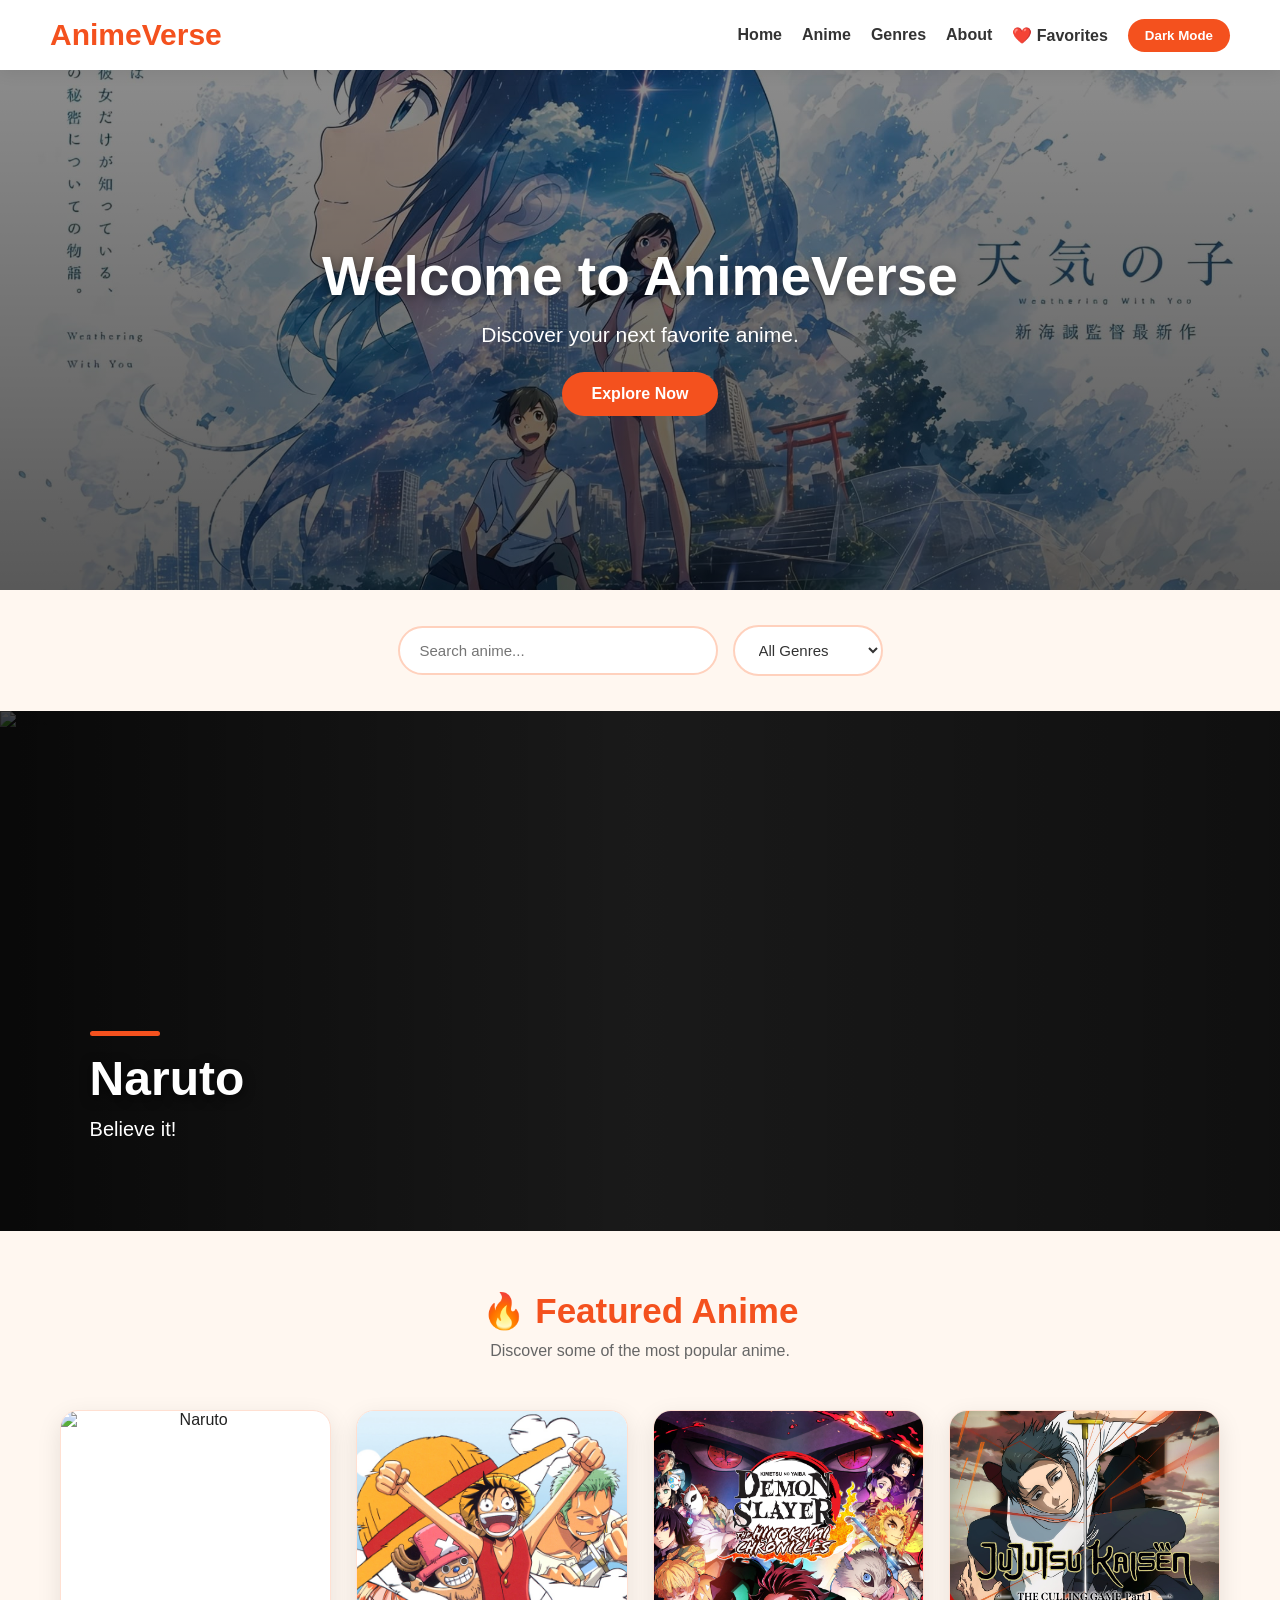
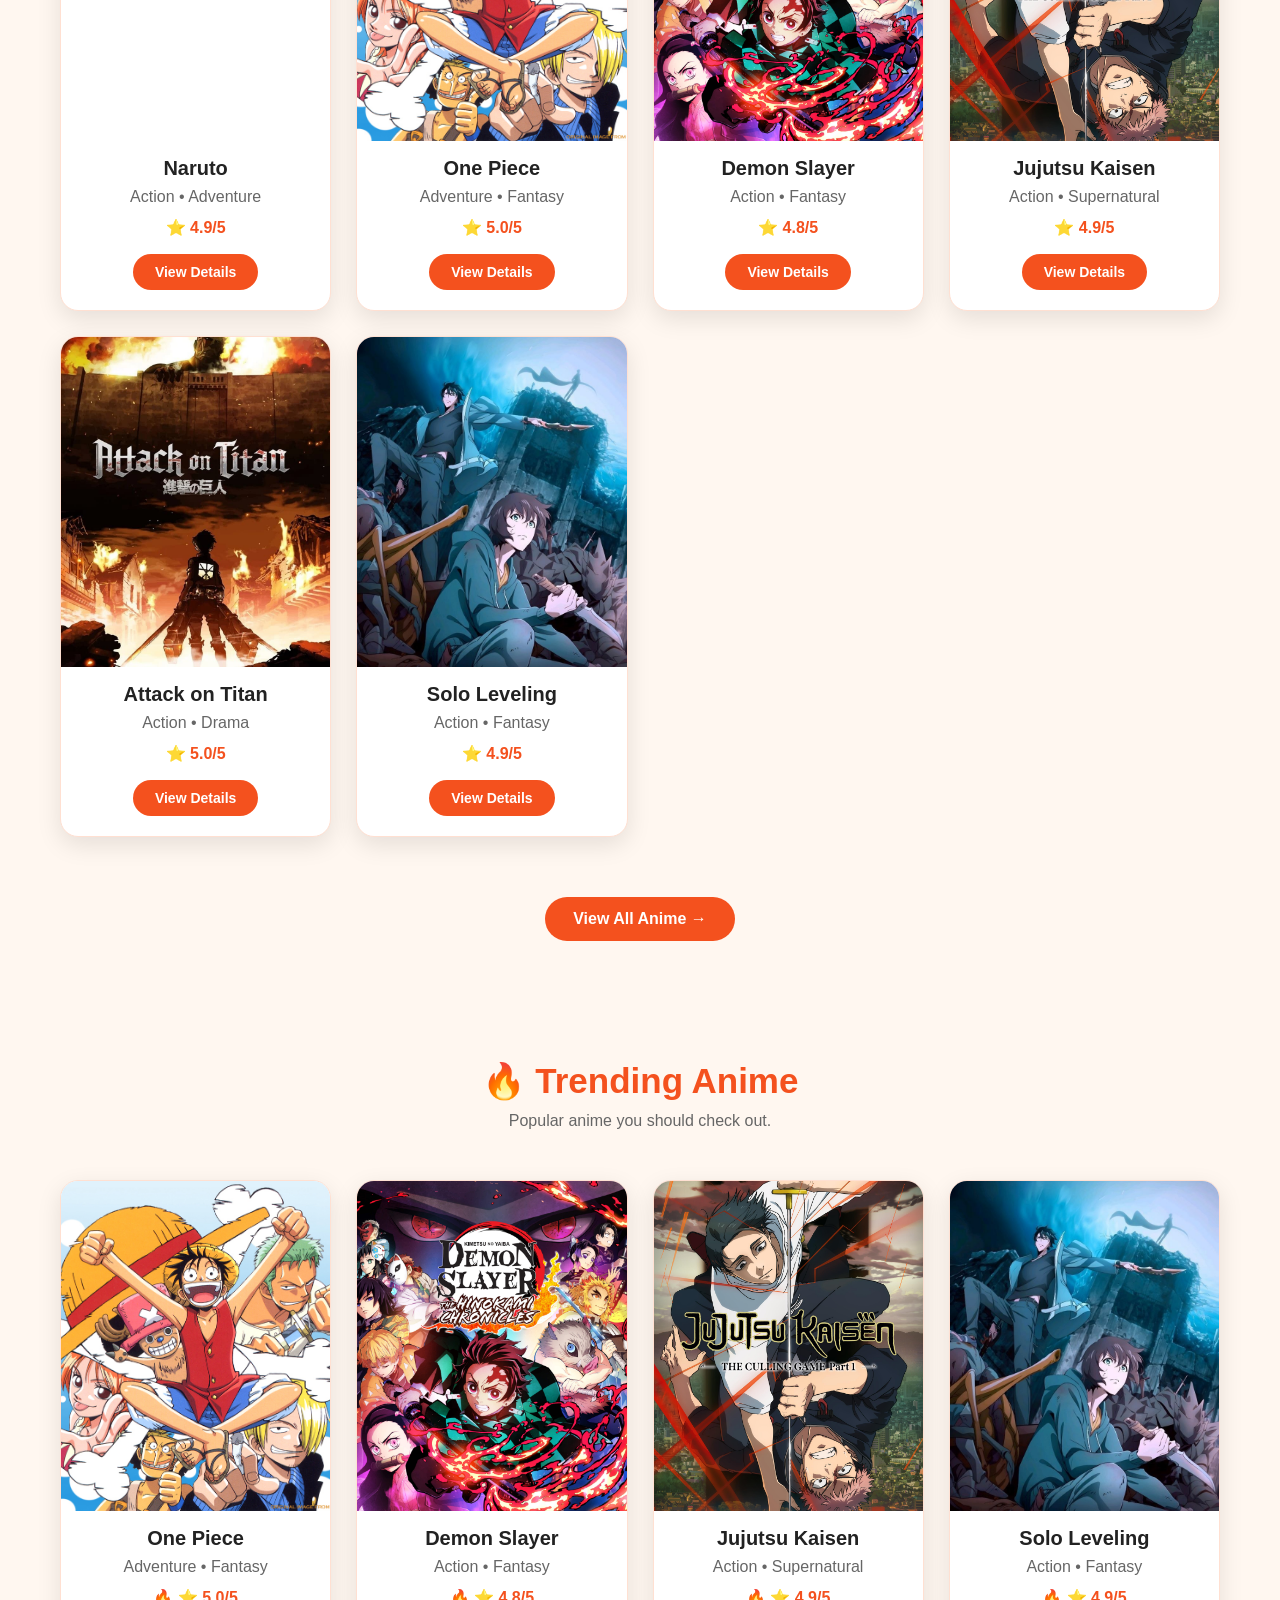
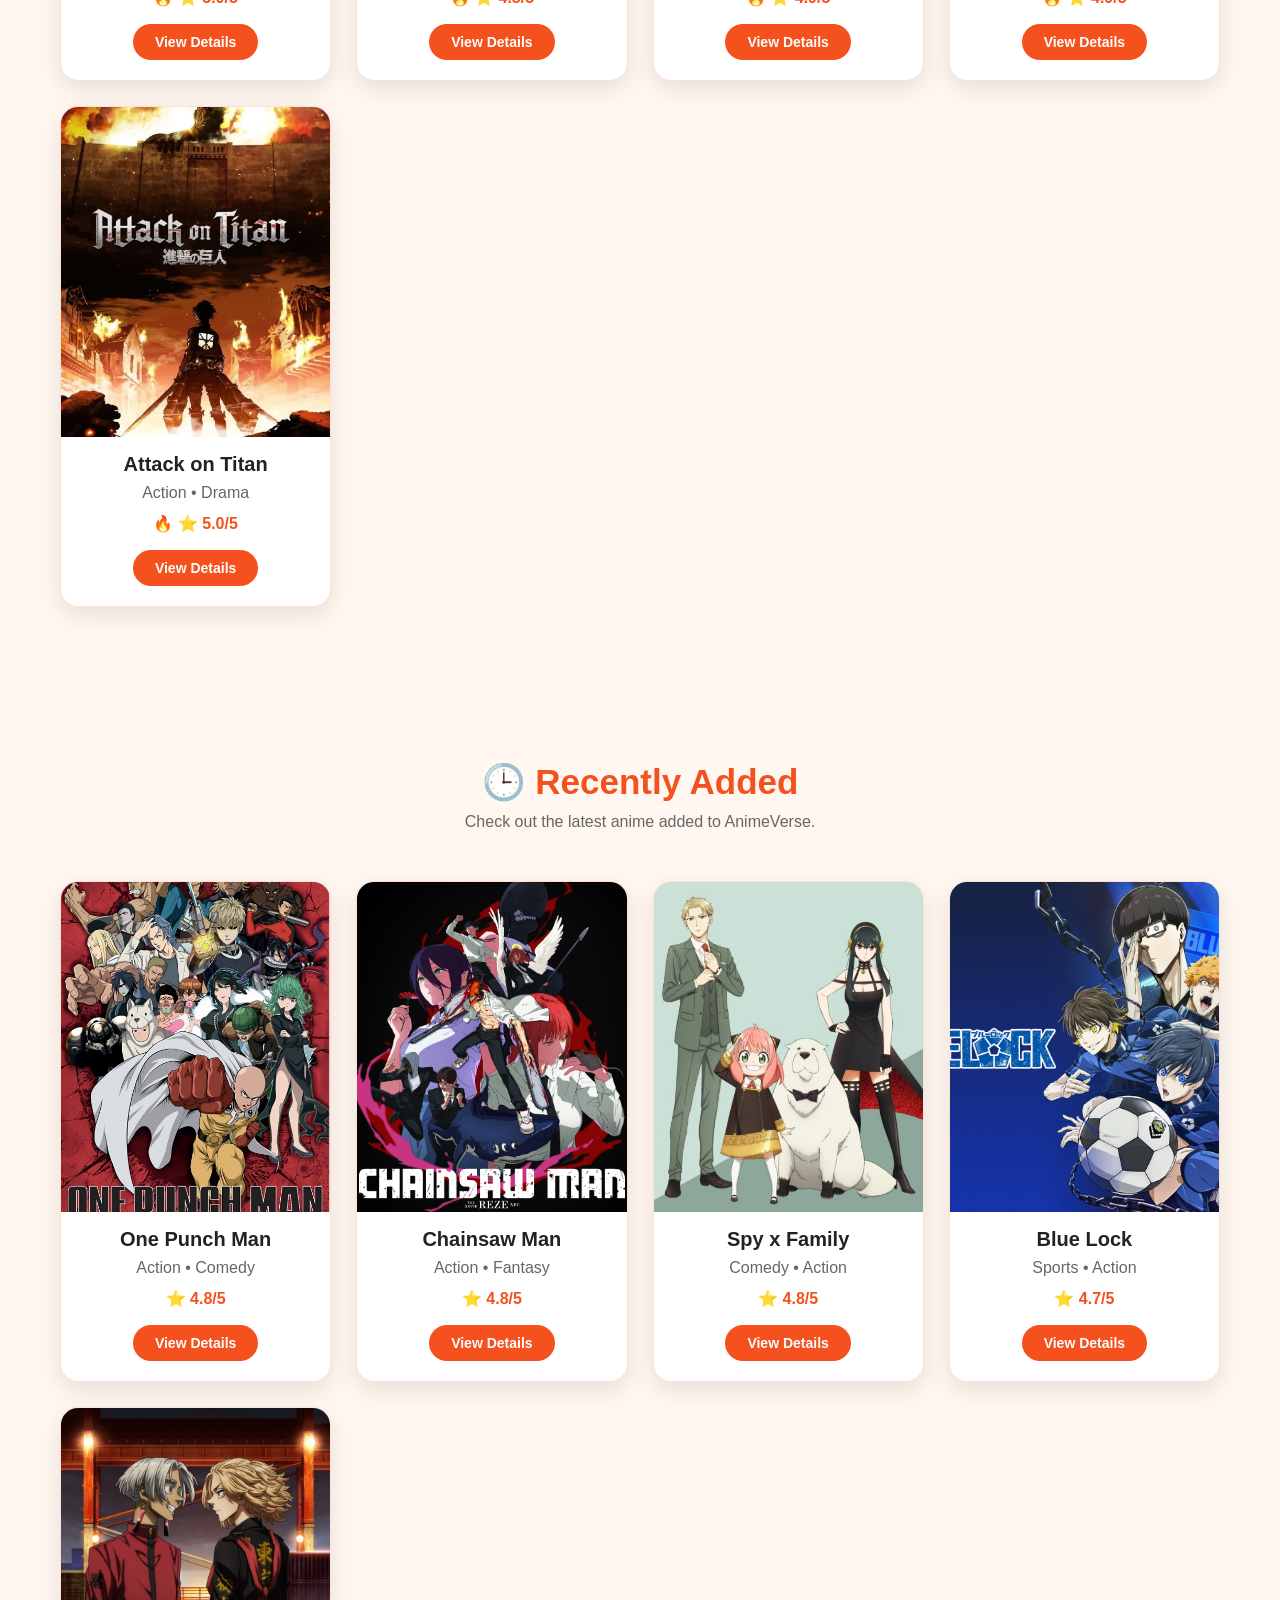
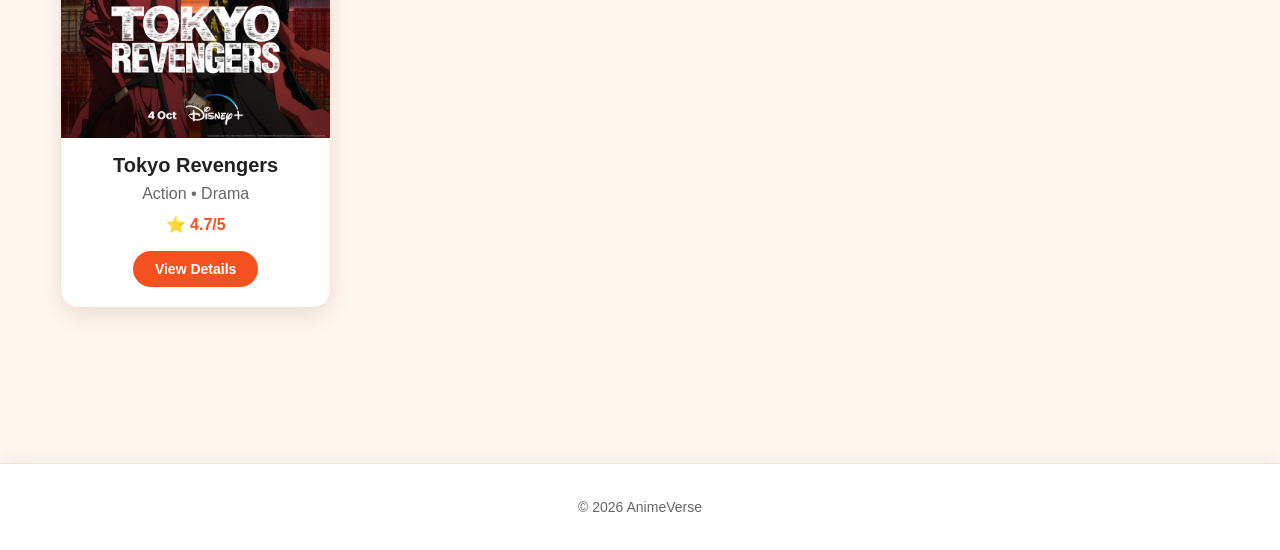
==== index.html @ 7c441aba "Initial commit - AnimeVerse website" ====
<!DOCTYPE html>
<html lang="en">
<head>
    <meta charset="UTF-8">
    <meta name="viewport" content="width=device-width, initial-scale=1.0">
    <title>AnimeVerse</title>
    <link rel="stylesheet" href="style.css">
</head>
<body>

<header>
    <h1>AnimeVerse</h1>
    <nav>
        <a href="index.html">Home</a>
        <a href="pages/anime.html">Anime</a>
        <a href="pages/genres.html">Genres</a>
        <a href="pages/about.html">About</a>
        <a href="pages/favorites.html">❤️ Favorites</a>

        <button id="darkModeBtn">Dark Mode</button>
    </nav>
</header>

<section class="hero">
    <h2>Welcome to AnimeVerse</h2>
    <p>Discover your next favorite anime.</p>
    <button>Explore Now</button>
</section>

<section class="search-section">

    <input
        type="text"
        id="searchBox"
        placeholder="Search anime..."
    >

    <select id="genreFilter">
        <option value="all">All Genres</option>
        <option value="action">Action</option>
        <option value="adventure">Adventure</option>
        <option value="fantasy">Fantasy</option>
        <option value="supernatural">Supernatural</option>
        <option value="mystery">Mystery</option>
    </select>

</section>

<section class="slider">

    <div class="slide active">
        <img src="images/naruto.jpg" alt="Naruto">
        <div class="slide-text">
            <h2>Naruto</h2>
            <p>Believe it!</p>
        </div>
    </div>

    <div class="slide">
        <img src="images/onepiece.jpg" alt="One Piece">
        <div class="slide-text">
            <h2>One Piece</h2>
            <p>Set sail for adventure!</p>
        </div>
    </div>

    <div class="slide">
        <img src="images/demonslayer.jpg" alt="Demon Slayer">
        <div class="slide-text">
            <h2>Demon Slayer</h2>
            <p>Enter the world of Demon Slayers.</p>
        </div>
    </div>

    <div class="slide">
        <img src="images/attackontitan.jpg" alt="Attack on Titan">
        <div class="slide-text">
            <h2>Attack on Titan</h2>
            <p>Humanity's fight for survival.</p>
        </div>
    </div>

</section>

<section class="featured-section">

    <h2>🔥 Featured Anime</h2>

    <p>Discover some of the most popular anime.</p>

    <section class="cards" id="featuredAnime"></section>

    <a href="pages/anime.html">
        <button class="view-all-btn">
            View All Anime →
        </button>
    </a>

</section>

<section class="trending-section">

    <h2>🔥 Trending Anime</h2>

    <p>Popular anime you should check out.</p>

    <div class="cards" id="trendingAnime"></div>

</section>

<section class="recent-section">

    <h2>🕒 Recently Added</h2>

    <p>Check out the latest anime added to AnimeVerse.</p>

    <div class="cards" id="recentAnime"></div>

</section>

<footer>
    <p>© 2026 AnimeVerse</p>
</footer>

<script src="script.js"></script>
</body>
</html>
---- style.css ----
/* ================================
   ANIMEVERSE - MAIN DESIGN
   ================================ */

* {
    margin: 0;
    padding: 0;
    box-sizing: border-box;
    font-family: Arial, sans-serif;
}

body {
    background: #fff7f0;
    color: #222;
    transition: 0.3s;
}

/* ================================
   HEADER
   ================================ */

header {
    background: #ffffff;
    display: flex;
    justify-content: space-between;
    align-items: center;
    padding: 18px 50px;
    box-shadow: 0 3px 15px rgba(0, 0, 0, 0.08);
    position: sticky;
    top: 0;
    z-index: 1000;
}

header h1 {
    color: #f4511e;
    font-size: 30px;
    font-weight: bold;
}

nav {
    display: flex;
    align-items: center;
    gap: 20px;
}

nav a {
    color: #333;
    text-decoration: none;
    font-weight: 600;
    transition: 0.3s;
}

nav a:hover {
    color: #f4511e;
}

/* ================================
   DARK MODE BUTTON
   ================================ */

#darkModeBtn {
    padding: 9px 17px;
    border: none;
    border-radius: 25px;
    cursor: pointer;
    background: #f4511e;
    color: white;
    font-weight: bold;
    transition: 0.3s;
}

#darkModeBtn:hover {
    background: #ff7043;
    transform: scale(1.05);
}

/* ================================
   HERO SECTION
   ================================ */

.hero {
    min-height: 520px;

    background-image:
        linear-gradient(
            rgba(0, 0, 0, 0.45),
            rgba(0, 0, 0, 0.65)
        ),
        url("images/hero.jpg");

    background-size: cover;
    background-position: center;

    display: flex;
    flex-direction: column;
    justify-content: center;
    align-items: center;

    text-align: center;
    padding: 40px 20px;
}

.hero h2 {
    font-size: 55px;
    color: white;
    margin-bottom: 15px;
    text-shadow: 0 3px 10px rgba(0,0,0,0.5);
}

.hero p {
    font-size: 21px;
    color: white;
    margin-bottom: 25px;
}

.hero button {
    padding: 13px 30px;
    background: #f4511e;
    color: white;
    border: none;
    border-radius: 30px;
    cursor: pointer;
    font-size: 16px;
    font-weight: bold;
    transition: 0.3s;
}

.hero button:hover {
    background: #ff7043;
    transform: scale(1.07);
}

/* ================================
   SEARCH SECTION
   ================================ */

.search-section {
    display: flex;
    justify-content: center;
    align-items: center;
    gap: 15px;
    margin: 35px 20px;
    flex-wrap: wrap;
}

.search-section input,
.search-section select {
    padding: 14px 20px;
    border: 2px solid #ffd1bd;
    border-radius: 30px;
    outline: none;
    font-size: 15px;
    background: white;
    color: #333;
}

.search-section input {
    width: 320px;
}

.search-section input:focus,
.search-section select:focus {
    border-color: #f4511e;
}

/* ================================
   LIGHT MODE - CLEAR COLORS
   ================================ */

.light-mode {
    background: #fff7f0;
    color: #222;
}

.light-mode header {
    background: #ffffff;
}

.light-mode nav a {
    color: #333;
}

.light-mode nav a:hover {
    color: #f4511e;
}

/* ================================
   ANIME CARDS
   ================================ */

.cards {
    display: grid;
    grid-template-columns: repeat(4, 1fr);
    gap: 25px;
    padding: 35px 40px;
    max-width: 1400px;
    margin: auto;
}

.card {
    background: #ffffff;
    border-radius: 18px;
    text-align: center;
    overflow: hidden;
    box-shadow: 0 8px 25px rgba(0, 0, 0, 0.10);
    transition: 0.3s ease;
    border: 1px solid #ffe0d2;
}

.card:hover {
    transform: translateY(-10px);
    box-shadow: 0 15px 35px rgba(244, 81, 30, 0.20);
}

.card img {
    width: 100%;
    height: 330px;
    object-fit: cover;
    display: block;
}

.card h3 {
    margin: 16px 10px 8px;
    color: #222;
    font-size: 20px;
}

.card p {
    margin-bottom: 12px;
    color: #666;
}

.card .rating {
    color: #f4511e;
    font-weight: bold;
}

/* ================================
   DETAILS BUTTON
   ================================ */

.details-btn {
    background: #f4511e;
    color: white;
    border: none;
    padding: 10px 22px;
    margin: 5px 0 20px;
    border-radius: 25px;
    cursor: pointer;
    font-size: 14px;
    font-weight: bold;
    transition: 0.3s;
}

.details-btn:hover {
    background: #ff7043;
    transform: scale(1.05);
}

/* ================================
   SECTION HEADINGS
   ================================ */

.featured-section,
.trending-section,
.recent-section {
    text-align: center;
    padding: 60px 20px;
}

.featured-section h2,
.trending-section h2,
.recent-section h2 {
    font-size: 35px;
    color: #f4511e;
    margin-bottom: 10px;
}

.featured-section > p,
.trending-section > p,
.recent-section > p {
    color: #666;
    margin-bottom: 15px;
}

/* ================================
   VIEW ALL BUTTON
   ================================ */

.view-all-btn {
    margin-top: 25px;
    padding: 13px 28px;
    border: none;
    border-radius: 30px;
    background: #f4511e;
    color: white;
    font-size: 16px;
    font-weight: bold;
    cursor: pointer;
    transition: 0.3s;
}

.view-all-btn:hover {
    background: #ff7043;
    transform: scale(1.05);
}

/* ================================
   DARK MODE CARDS
   ================================ */

.light-mode .card {
    background: #ffffff;
    border-color: #ffe0d2;
}

.light-mode .card h3 {
    color: #222;
}

.light-mode .card p {
    color: #666;
}

.light-mode .featured-section > p,
.light-mode .trending-section > p,
.light-mode .recent-section > p {
    color: #555;
}

/* ================================
   HERO SLIDER
   ================================ */

.slider {
    position: relative;
    width: 100%;
    height: 520px;
    overflow: hidden;
    background: #222;
}

.slide {
    display: none;
    position: relative;
    width: 100%;
    height: 100%;
}

.slide.active {
    display: block;
    animation: fadeSlide 1s ease;
}

@keyframes fadeSlide {
    from {
        opacity: 0;
    }

    to {
        opacity: 1;
    }
}

.slide img {
    width: 100%;
    height: 100%;
    object-fit: cover;
    display: block;
}

/* Dark overlay */
.slide::after {
    content: "";
    position: absolute;
    inset: 0;
    background: linear-gradient(
        90deg,
        rgba(0, 0, 0, 0.75),
        rgba(0, 0, 0, 0.25),
        rgba(0, 0, 0, 0.55)
    );
}

/* Slide text */
.slide-text {
    position: absolute;
    z-index: 2;
    left: 7%;
    bottom: 70px;
    max-width: 500px;
}

.slide-text h2 {
    font-size: 48px;
    color: white;
    margin-bottom: 12px;
    text-shadow: 0 3px 12px rgba(0, 0, 0, 0.7);
}

.slide-text p {
    color: #ffffff;
    font-size: 20px;
    margin-bottom: 20px;
}

/* Orange line */
.slide-text::before {
    content: "";
    display: block;
    width: 70px;
    height: 5px;
    background: #f4511e;
    border-radius: 5px;
    margin-bottom: 15px;
}

/* ================================
   HERO RESPONSIVE
   ================================ */

@media (max-width: 768px) {

    .slider {
        height: 400px;
    }

    .slide-text {
        left: 25px;
        bottom: 45px;
        max-width: 80%;
    }

    .slide-text h2 {
        font-size: 32px;
    }

    .slide-text p {
        font-size: 16px;
    }
}

@media (max-width: 480px) {

    .slider {
        height: 330px;
    }

    .slide-text {
        left: 20px;
        bottom: 30px;
    }

    .slide-text h2 {
        font-size: 26px;
    }

    .slide-text p {
        font-size: 14px;
    }
}

/* ================================
   ANIME DETAILS PAGE
   ================================ */

.details {
    max-width: 1200px;
    margin: 50px auto;
    padding: 45px;
    display: flex;
    align-items: center;
    gap: 50px;
    background: #ffffff;
    border-radius: 25px;
    box-shadow: 0 10px 35px rgba(0, 0, 0, 0.10);
}

.details img {
    width: 320px;
    height: 460px;
    object-fit: cover;
    border-radius: 20px;
    box-shadow: 0 10px 25px rgba(0, 0, 0, 0.20);
}

.details div {
    flex: 1;
    max-width: 700px;
}

.details h2 {
    font-size: 45px;
    color: #f4511e;
    margin-bottom: 20px;
}

.details p {
    margin: 12px 0;
    line-height: 1.8;
    color: #555;
}

.details p strong {
    color: #222;
}

/* ================================
   DETAILS BUTTONS
   ================================ */

.favorite-btn,
.trailer-btn,
.watch-btn {
    border: none;
    padding: 12px 22px;
    border-radius: 30px;
    cursor: pointer;
    margin-top: 15px;
    margin-right: 8px;
    font-size: 15px;
    font-weight: bold;
    transition: 0.3s;
}

.favorite-btn {
    background: #f4511e;
    color: white;
}

.trailer-btn {
    background: #e65100;
    color: white;
}

.watch-btn {
    background: #2e7d32;
    color: white;
}

.favorite-btn:hover,
.trailer-btn:hover,
.watch-btn:hover {
    transform: translateY(-3px);
    opacity: 0.9;
}

/* ================================
   EPISODES
   ================================ */

.episodes-section {
    max-width: 1100px;
    margin: 50px auto;
    padding: 40px 30px;
    text-align: center;
}

.episodes-section h2 {
    font-size: 32px;
    color: #f4511e;
    margin-bottom: 25px;
}

.episodes {
    display: grid;
    grid-template-columns: repeat(5, 1fr);
    gap: 15px;
}

.episode-btn {
    padding: 13px 10px;
    border: 1px solid #ffd1bd;
    border-radius: 12px;
    background: #ffffff;
    color: #333;
    cursor: pointer;
    font-weight: bold;
    transition: 0.3s;
}

.episode-btn:hover {
    background: #f4511e;
    color: white;
    transform: translateY(-3px);
}

/* ================================
   DETAILS NAVIGATION
   ================================ */

.details-navigation {
    max-width: 1100px;
    margin: 20px auto 50px;
    display: flex;
    justify-content: space-between;
    gap: 20px;
}

.nav-btn {
    background: #f4511e;
    color: white;
    border: none;
    padding: 12px 25px;
    border-radius: 30px;
    cursor: pointer;
    font-weight: bold;
    transition: 0.3s;
}

.nav-btn:hover {
    background: #ff7043;
    transform: translateY(-3px);
}

/* ================================
   DETAILS - DARK MODE
   ================================ */

.light-mode .details {
    background: #ffffff;
}

.light-mode .details p {
    color: #555;
}

.light-mode .details p strong {
    color: #222;
}

.light-mode .episode-btn {
    background: #ffffff;
    color: #333;
    border-color: #ffd1bd;
}

/* ================================
   DETAILS - MOBILE
   ================================ */

@media (max-width: 768px) {

    .details {
        margin: 25px 15px;
        padding: 25px;
        flex-direction: column;
        text-align: center;
        gap: 30px;
    }

    .details img {
        width: 240px;
        height: 350px;
    }

    .details h2 {
        font-size: 32px;
    }

    .episodes-section {
        padding: 30px 20px;
    }

    .episodes {
        grid-template-columns: repeat(2, 1fr);
    }

    .details-navigation {
        margin: 20px;
    }
}

@media (max-width: 480px) {

    .details img {
        width: 200px;
        height: 300px;
    }

    .details h2 {
        font-size: 27px;
    }

    .favorite-btn,
    .trailer-btn,
    .watch-btn {
        width: 100%;
        margin-right: 0;
    }

    .details-navigation {
        flex-direction: column;
    }
}

/* ================================
   GENRES PAGE
   ================================ */

.genres-section {
    max-width: 1200px;
    margin: 50px auto;
    padding: 20px;
    text-align: center;
}

.genres-section h2 {
    font-size: 40px;
    color: #f4511e;
    margin-bottom: 10px;
}

.genres-section > p {
    color: #666;
    margin-bottom: 35px;
}

.genre-container {
    display: grid;
    grid-template-columns: repeat(3, 1fr);
    gap: 25px;
}

.genre-card {
    background: #ffffff;
    padding: 35px 20px;
    border-radius: 20px;
    border: 1px solid #ffe0d2;
    box-shadow: 0 8px 25px rgba(0,0,0,0.08);
    cursor: pointer;
    transition: 0.3s;
}

.genre-card:hover {
    transform: translateY(-8px);
    box-shadow: 0 15px 30px rgba(244,81,30,0.18);
}

.genre-card h3 {
    color: #f4511e;
    font-size: 23px;
    margin-bottom: 10px;
}

.genre-card p {
    color: #666;
    line-height: 1.6;
}


/* ================================
   ABOUT PAGE
   ================================ */

.about-section {
    max-width: 1000px;
    margin: 60px auto;
    padding: 20px;
}

.about-card {
    background: #ffffff;
    padding: 45px;
    border-radius: 25px;
    box-shadow: 0 10px 35px rgba(0,0,0,0.10);
    border: 1px solid #ffe0d2;
}

.about-card h2 {
    color: #f4511e;
    font-size: 40px;
    margin-bottom: 20px;
}

.about-card h3 {
    color: #e65100;
    margin-top: 30px;
    margin-bottom: 10px;
}

.about-card p {
    color: #555;
    line-height: 1.8;
    margin-bottom: 15px;
}


/* ================================
   FAVORITES PAGE
   ================================ */

.favorites-section {
    max-width: 1300px;
    margin: 50px auto;
    padding: 20px;
    text-align: center;
}

.favorites-section h2 {
    color: #f4511e;
    font-size: 40px;
    margin-bottom: 10px;
}

.favorites-section > p {
    color: #666;
    margin-bottom: 30px;
}

#favoritesList {
    display: grid;
    grid-template-columns: repeat(4, 1fr);
    gap: 25px;
}


/* ================================
   EMPTY FAVORITES MESSAGE
   ================================ */

.empty-favorites {
    grid-column: 1 / -1;
    background: #ffffff;
    padding: 50px 20px;
    border-radius: 20px;
    border: 1px solid #ffe0d2;
    color: #666;
    box-shadow: 0 8px 25px rgba(0,0,0,0.08);
}

.empty-favorites h3 {
    color: #f4511e;
    margin-bottom: 10px;
}


/* ================================
   LIGHT MODE
   ================================ */

.light-mode .genre-card,
.light-mode .about-card,
.light-mode .empty-favorites {
    background: #ffffff;
}

.light-mode .genre-card p,
.light-mode .about-card p,
.light-mode .favorites-section > p {
    color: #555;
}


/* ================================
   MOBILE
   ================================ */

@media (max-width: 900px) {

    .genre-container {
        grid-template-columns: repeat(2, 1fr);
    }

    #favoritesList {
        grid-template-columns: repeat(2, 1fr);
    }
}

@media (max-width: 600px) {

    .genres-section h2,
    .favorites-section h2,
    .about-card h2 {
        font-size: 30px;
    }

    .genre-container {
        grid-template-columns: 1fr;
    }

    #favoritesList {
        grid-template-columns: 1fr;
    }

    .about-card {
        padding: 25px;
    }
}

/* ================================
   DARK MODE
   ================================ */

.dark-mode {
    background: #121212;
    color: #ffffff;
}

.dark-mode header {
    background: #1e1e1e;
}

.dark-mode nav a {
    color: #ffffff;
}

.dark-mode nav a:hover {
    color: #ff7043;
}

.dark-mode .search-section input,
.dark-mode .search-section select {
    background: #242424;
    color: #ffffff;
    border-color: #444;
}

.dark-mode .card,
.dark-mode .details,
.dark-mode .genre-card,
.dark-mode .about-card,
.dark-mode .empty-favorites {
    background: #1e1e1e;
    border-color: #333;
}

.dark-mode .card h3,
.dark-mode .details p strong {
    color: #ffffff;
}

.dark-mode .card p,
.dark-mode .details p,
.dark-mode .genre-card p,
.dark-mode .about-card p,
.dark-mode .favorites-section > p {
    color: #cccccc;
}

.dark-mode .episode-btn {
    background: #242424;
    color: #ffffff;
    border-color: #444;
}

.dark-mode .episode-btn:hover {
    background: #f4511e;
    color: #ffffff;
}

/* ================================
   FOOTER
   ================================ */

footer {
    margin-top: 60px;
    padding: 35px 20px;
    text-align: center;
    background: #ffffff;
    border-top: 1px solid #ffe0d2;
    box-shadow: 0 -5px 20px rgba(0, 0, 0, 0.05);
}

footer p {
    color: #666;
    font-size: 14px;
}

.dark-mode footer {
    background: #1e1e1e;
    border-top-color: #333;
}

.dark-mode footer p {
    color: #bbb;
}

/* ================================
   RESPONSIVE HEADER
   ================================ */

@media (max-width: 768px) {

    header {
        padding: 15px 20px;
        flex-direction: column;
        gap: 15px;
    }

    header h1 {
        font-size: 25px;
    }

    nav {
        flex-wrap: wrap;
        justify-content: center;
        gap: 12px;
    }

    nav a {
        font-size: 14px;
    }

    #darkModeBtn {
        padding: 8px 14px;
        font-size: 13px;
    }

    .hero {
        min-height: 420px;
    }

    .hero h2 {
        font-size: 38px;
    }

    .hero p {
        font-size: 17px;
    }

    .cards {
        grid-template-columns: repeat(2, 1fr);
        padding: 25px 20px;
        gap: 18px;
    }

    .card img {
        height: 280px;
    }
}

@media (max-width: 480px) {

    .cards {
        grid-template-columns: 1fr;
    }

    .card img {
        height: 380px;
    }

    .hero h2 {
        font-size: 30px;
    }

    .search-section input {
        width: 90%;
    }
}
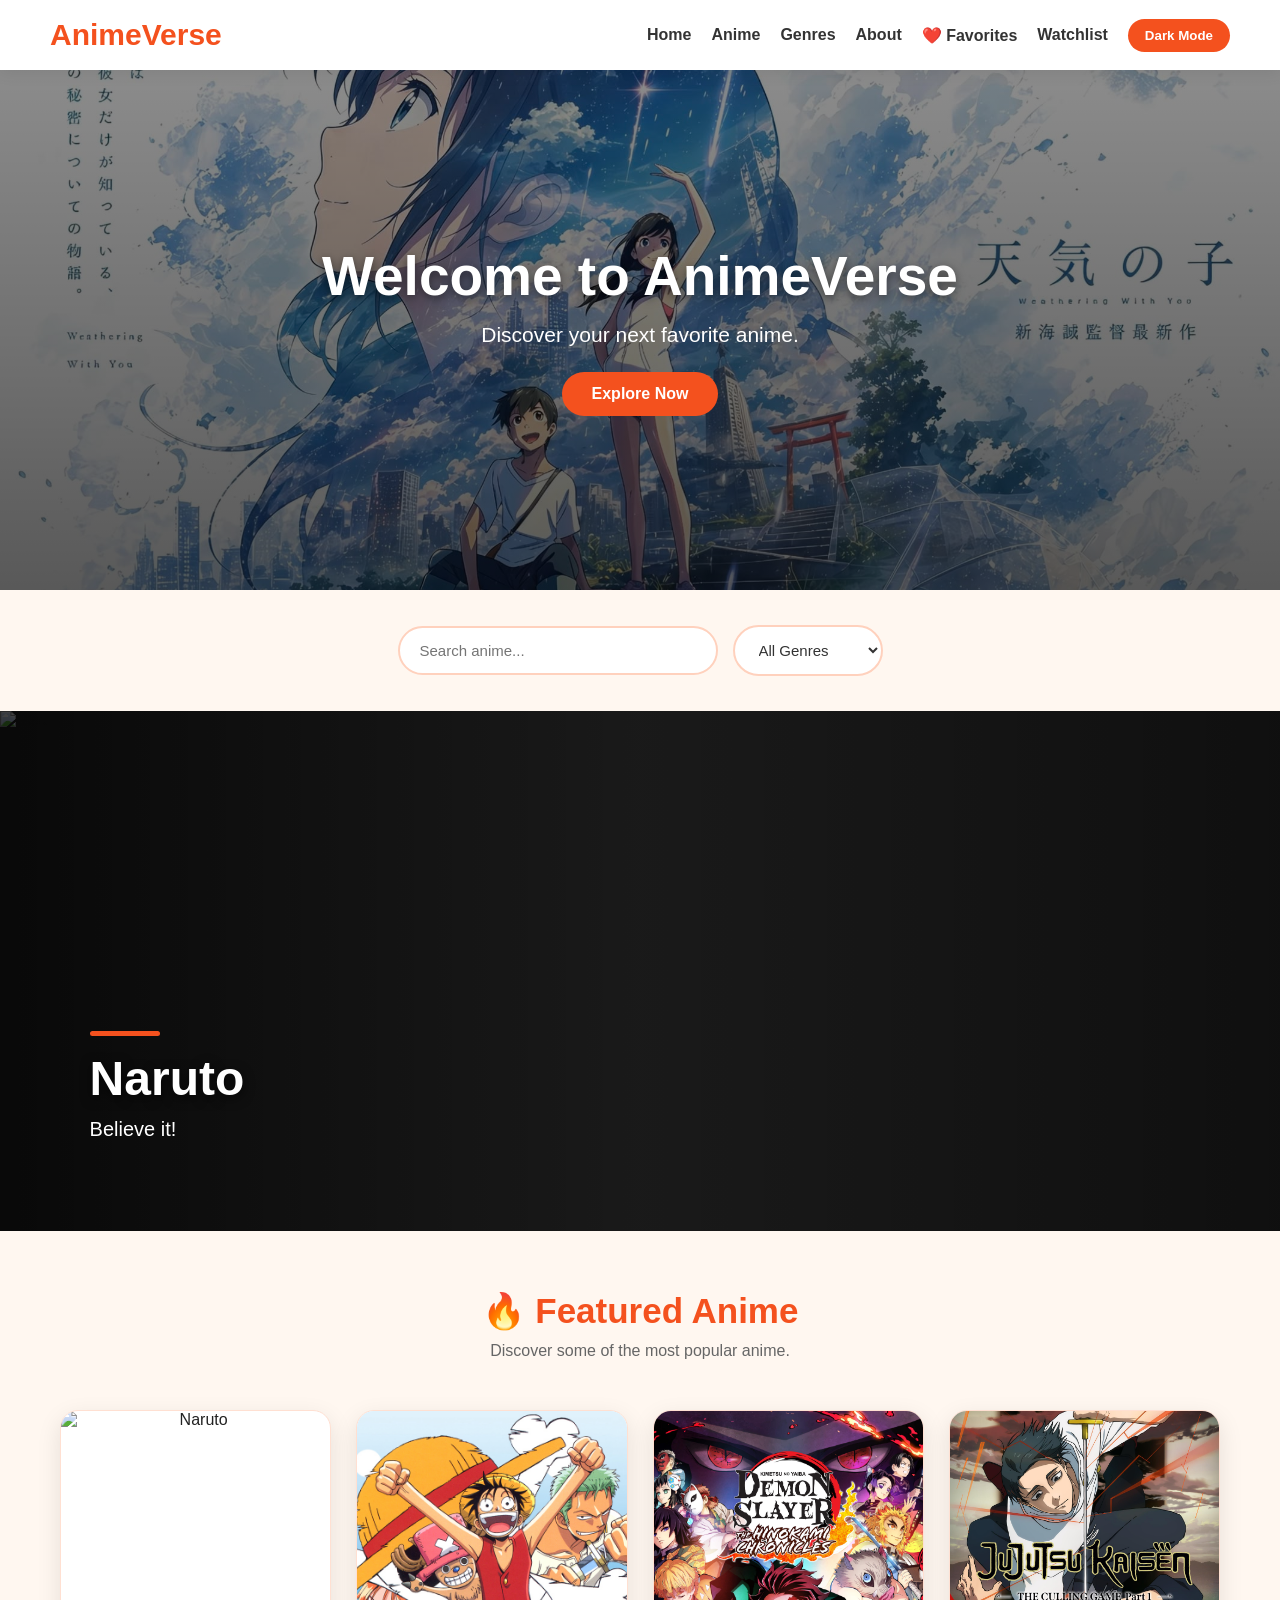
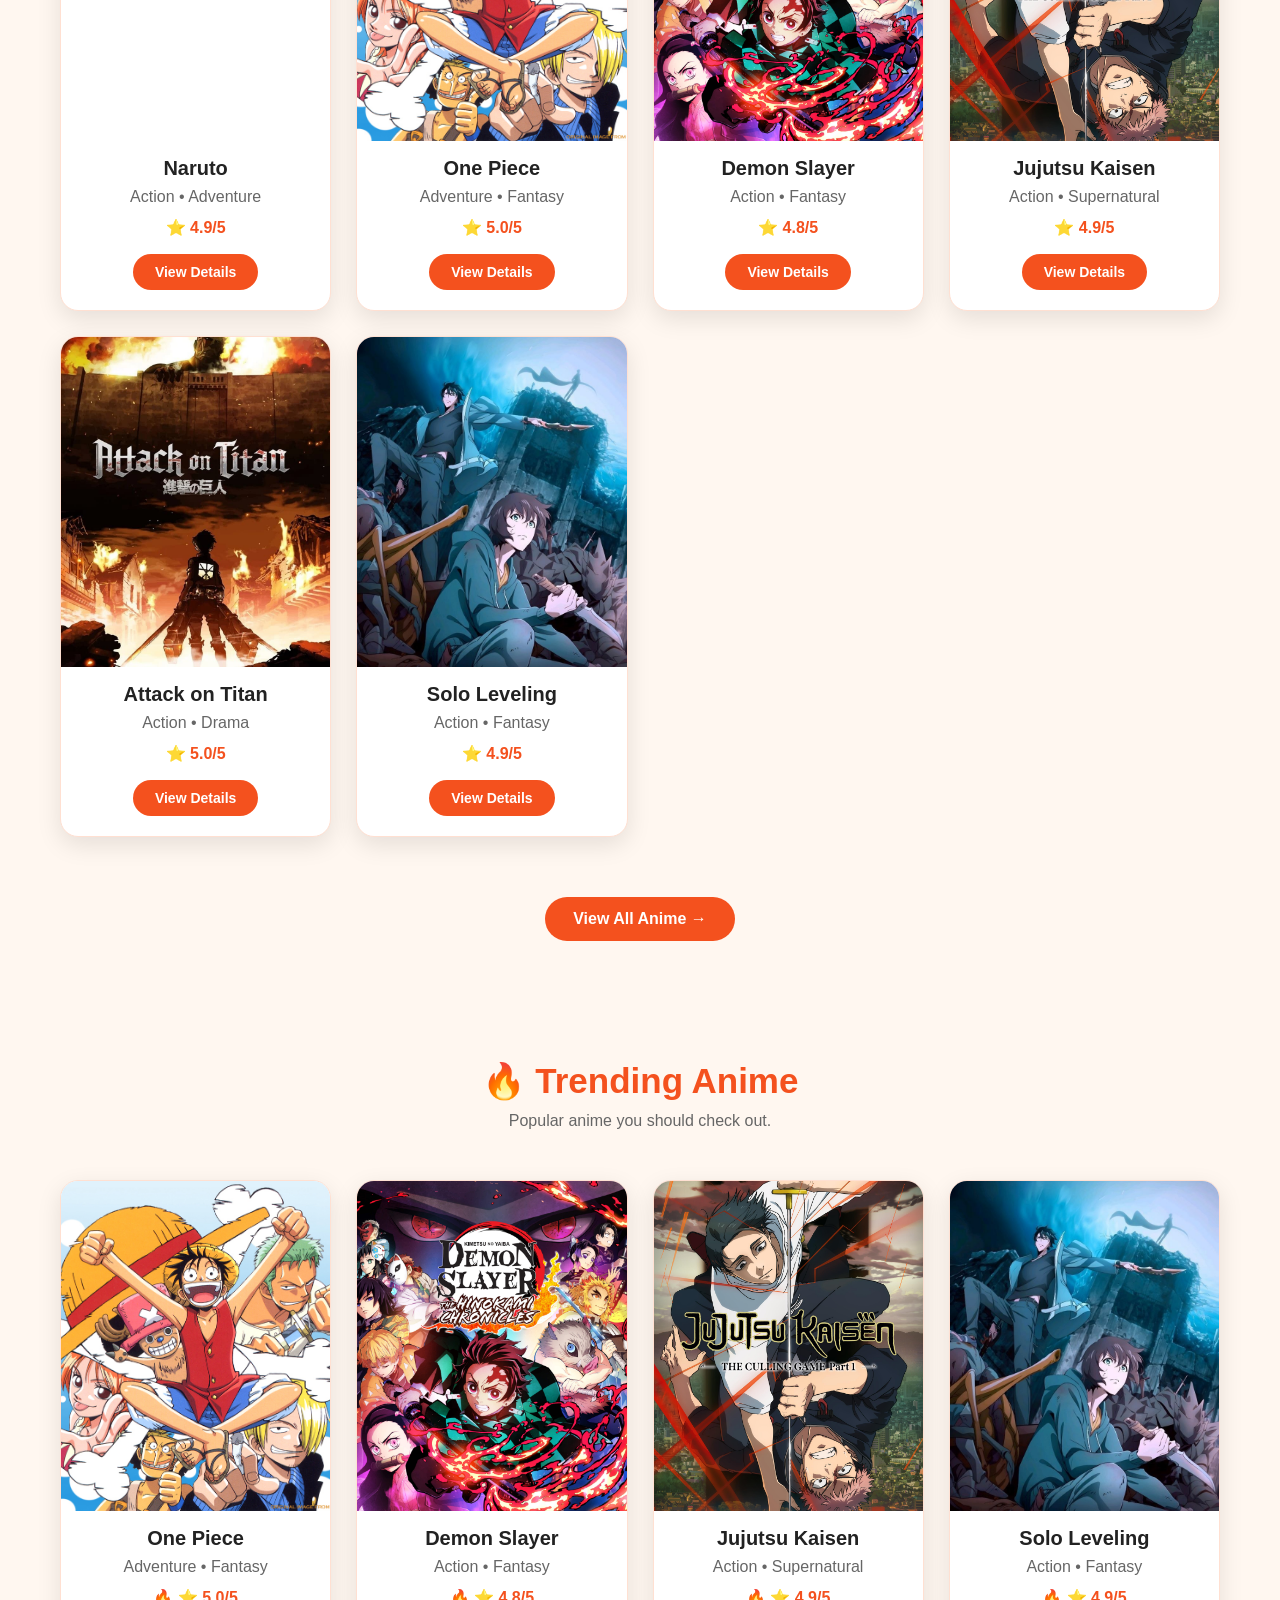
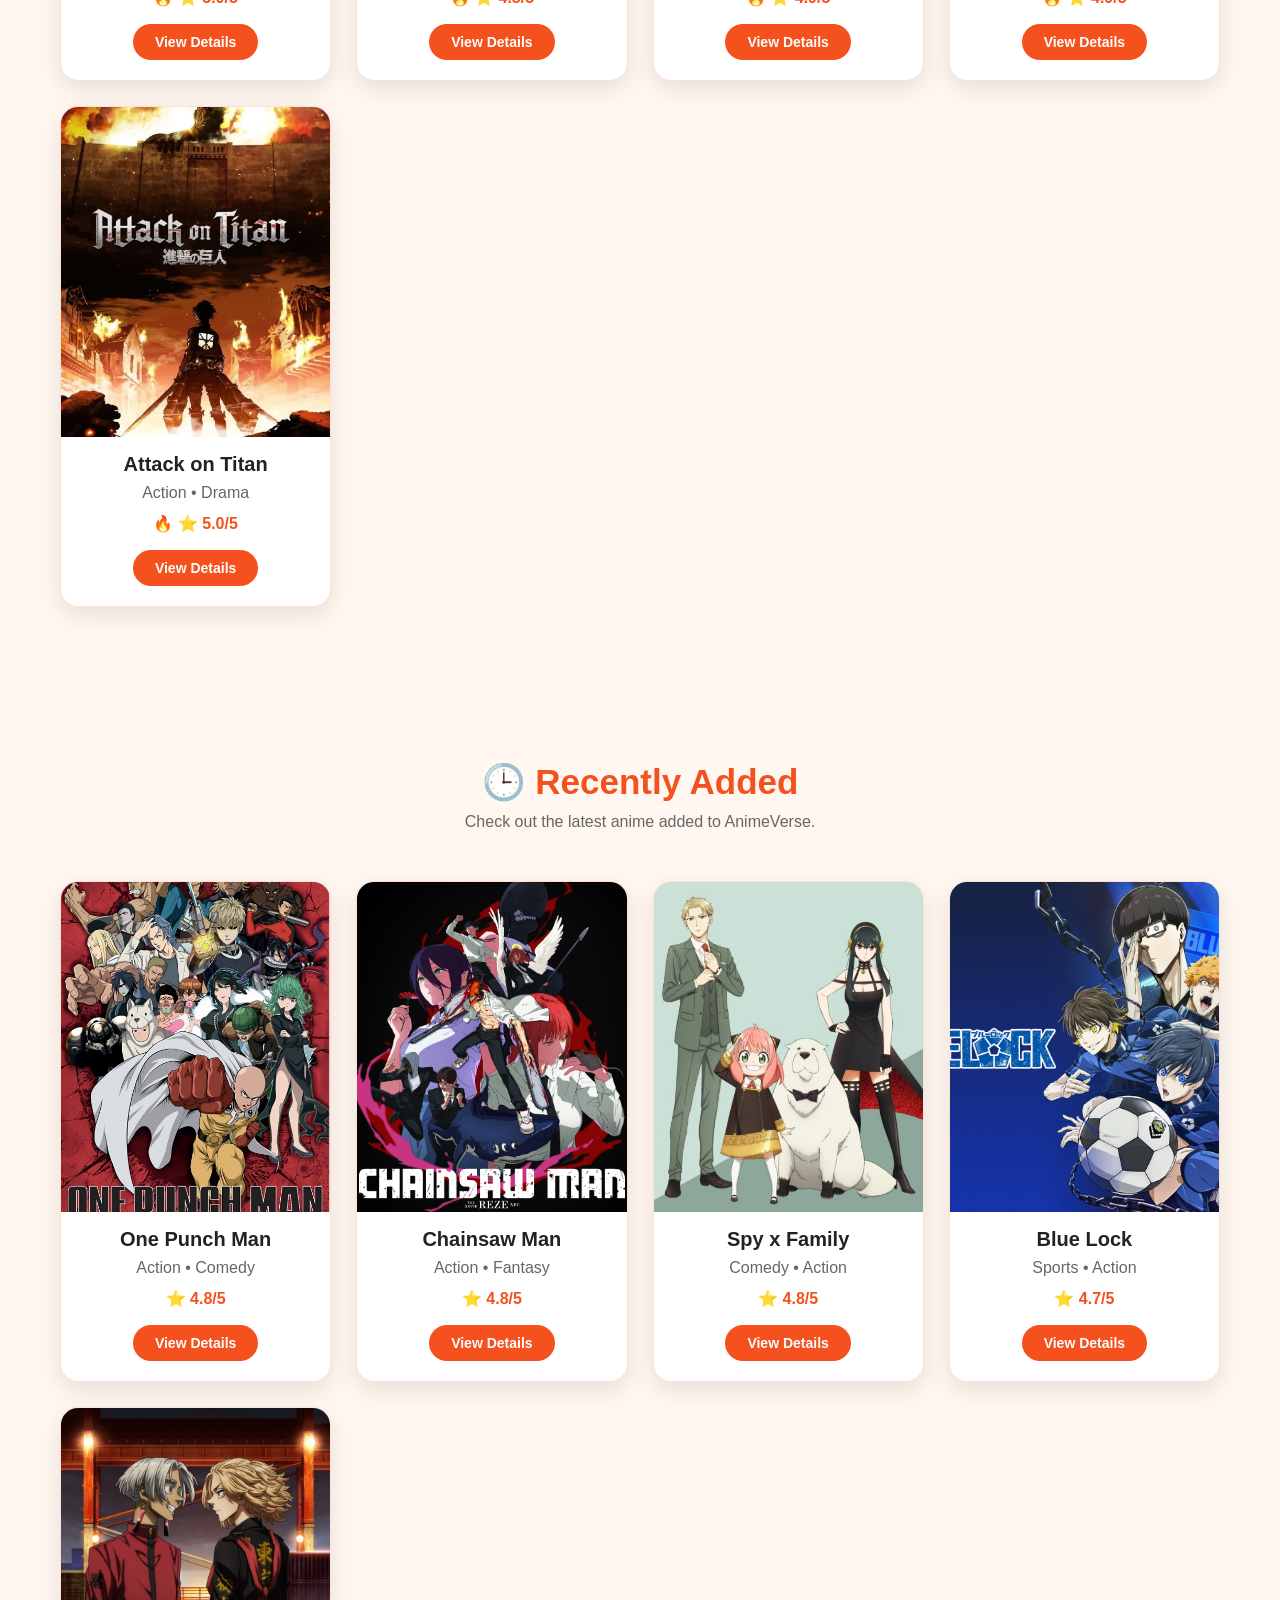
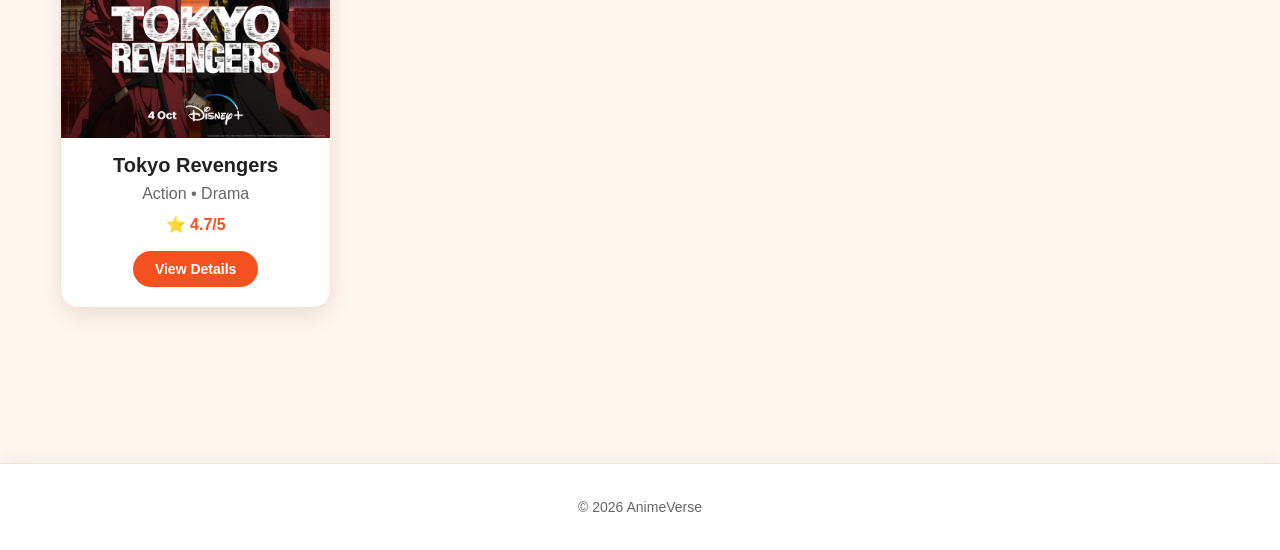
==== commit f28db51a: "Complete anime pages and watchlist" ====
--- a/index.html
+++ b/index.html
@@ -16,6 +16,7 @@
         <a href="pages/genres.html">Genres</a>
         <a href="pages/about.html">About</a>
         <a href="pages/favorites.html">❤️ Favorites</a>
+        <a href="pages/watchlist.html">Watchlist</a>
 
         <button id="darkModeBtn">Dark Mode</button>
     </nav>
--- a/style.css
+++ b/style.css
@@ -1,6 +1,3 @@
-/* ================================
-   ANIMEVERSE - MAIN DESIGN
-   ================================ */
 
 * {
     margin: 0;
@@ -14,10 +11,6 @@
     color: #222;
     transition: 0.3s;
 }
-
-/* ================================
-   HEADER
-   ================================ */
 
 header {
     background: #ffffff;
@@ -54,10 +47,6 @@
     color: #f4511e;
 }
 
-/* ================================
-   DARK MODE BUTTON
-   ================================ */
-
 #darkModeBtn {
     padding: 9px 17px;
     border: none;
@@ -74,10 +63,6 @@
     transform: scale(1.05);
 }
 
-/* ================================
-   HERO SECTION
-   ================================ */
-
 .hero {
     min-height: 520px;
 
@@ -129,10 +114,6 @@
     background: #ff7043;
     transform: scale(1.07);
 }
-
-/* ================================
-   SEARCH SECTION
-   ================================ */
 
 .search-section {
     display: flex;
@@ -163,10 +144,6 @@
     border-color: #f4511e;
 }
 
-/* ================================
-   LIGHT MODE - CLEAR COLORS
-   ================================ */
-
 .light-mode {
     background: #fff7f0;
     color: #222;
@@ -183,10 +160,6 @@
 .light-mode nav a:hover {
     color: #f4511e;
 }
-
-/* ================================
-   ANIME CARDS
-   ================================ */
 
 .cards {
     display: grid;
@@ -234,10 +207,6 @@
     color: #f4511e;
     font-weight: bold;
 }
-
-/* ================================
-   DETAILS BUTTON
-   ================================ */
 
 .details-btn {
     background: #f4511e;
@@ -257,9 +226,6 @@
     transform: scale(1.05);
 }
 
-/* ================================
-   SECTION HEADINGS
-   ================================ */
 
 .featured-section,
 .trending-section,
@@ -282,10 +248,6 @@
     color: #666;
     margin-bottom: 15px;
 }
-
-/* ================================
-   VIEW ALL BUTTON
-   ================================ */
 
 .view-all-btn {
     margin-top: 25px;
@@ -305,10 +267,6 @@
     transform: scale(1.05);
 }
 
-/* ================================
-   DARK MODE CARDS
-   ================================ */
-
 .light-mode .card {
     background: #ffffff;
     border-color: #ffe0d2;
@@ -327,10 +285,6 @@
 .light-mode .recent-section > p {
     color: #555;
 }
-
-/* ================================
-   HERO SLIDER
-   ================================ */
 
 .slider {
     position: relative;
@@ -415,10 +369,6 @@
     margin-bottom: 15px;
 }
 
-/* ================================
-   HERO RESPONSIVE
-   ================================ */
-
 @media (max-width: 768px) {
 
     .slider {
@@ -459,10 +409,6 @@
         font-size: 14px;
     }
 }
-
-/* ================================
-   ANIME DETAILS PAGE
-   ================================ */
 
 .details {
     max-width: 1200px;
@@ -504,10 +450,6 @@
 .details p strong {
     color: #222;
 }
-
-/* ================================
-   DETAILS BUTTONS
-   ================================ */
 
 .favorite-btn,
 .trailer-btn,
@@ -545,10 +487,6 @@
     opacity: 0.9;
 }
 
-/* ================================
-   EPISODES
-   ================================ */
-
 .episodes-section {
     max-width: 1100px;
     margin: 50px auto;
@@ -584,10 +522,6 @@
     color: white;
     transform: translateY(-3px);
 }
-
-/* ================================
-   DETAILS NAVIGATION
-   ================================ */
 
 .details-navigation {
     max-width: 1100px;
@@ -613,10 +547,6 @@
     transform: translateY(-3px);
 }
 
-/* ================================
-   DETAILS - DARK MODE
-   ================================ */
-
 .light-mode .details {
     background: #ffffff;
 }
@@ -634,10 +564,6 @@
     color: #333;
     border-color: #ffd1bd;
 }
-
-/* ================================
-   DETAILS - MOBILE
-   ================================ */
 
 @media (max-width: 768px) {
 
@@ -694,10 +620,6 @@
     }
 }
 
-/* ================================
-   GENRES PAGE
-   ================================ */
-
 .genres-section {
     max-width: 1200px;
     margin: 50px auto;
@@ -748,11 +670,6 @@
     line-height: 1.6;
 }
 
-
-/* ================================
-   ABOUT PAGE
-   ================================ */
-
 .about-section {
     max-width: 1000px;
     margin: 60px auto;
@@ -784,11 +701,6 @@
     line-height: 1.8;
     margin-bottom: 15px;
 }
-
-
-/* ================================
-   FAVORITES PAGE
-   ================================ */
 
 .favorites-section {
     max-width: 1300px;
@@ -815,10 +727,6 @@
 }
 
 
-/* ================================
-   EMPTY FAVORITES MESSAGE
-   ================================ */
-
 .empty-favorites {
     grid-column: 1 / -1;
     background: #ffffff;
@@ -835,10 +743,6 @@
 }
 
 
-/* ================================
-   LIGHT MODE
-   ================================ */
-
 .light-mode .genre-card,
 .light-mode .about-card,
 .light-mode .empty-favorites {
@@ -852,10 +756,6 @@
 }
 
 
-/* ================================
-   MOBILE
-   ================================ */
-
 @media (max-width: 900px) {
 
     .genre-container {
@@ -887,10 +787,6 @@
         padding: 25px;
     }
 }
-
-/* ================================
-   DARK MODE
-   ================================ */
 
 .dark-mode {
     background: #121212;
@@ -949,10 +845,6 @@
     color: #ffffff;
 }
 
-/* ================================
-   FOOTER
-   ================================ */
-
 footer {
     margin-top: 60px;
     padding: 35px 20px;
@@ -976,10 +868,6 @@
     color: #bbb;
 }
 
-/* ================================
-   RESPONSIVE HEADER
-   ================================ */
-
 @media (max-width: 768px) {
 
     header {
@@ -1047,4 +935,175 @@
     .search-section input {
         width: 90%;
     }
-}+}
+
+.watchlist-btn {
+    background: #6a1b9a;
+    color: white;
+    border: none;
+    padding: 12px 22px;
+    border-radius: 30px;
+    cursor: pointer;
+    margin-top: 15px;
+    margin-right: 8px;
+    font-size: 15px;
+    font-weight: bold;
+    transition: 0.3s;
+}
+
+.watchlist-btn:hover {
+    background: #8e24aa;
+    transform: translateY(-3px);
+}
+
+.dark-mode .watchlist-btn {
+    background: #8e24aa;
+}
+
+.dark-mode .watchlist-btn:hover {
+    background: #ab47bc;
+}
+
+@media (max-width: 480px) {
+    .watchlist-btn {
+        width: 100%;
+        margin-right: 0;
+    }
+}
+
+.watchlist-page {
+    max-width: 1300px;
+    margin: 50px auto;
+    padding: 20px;
+    text-align: center;
+}
+
+.watchlist-page h2 {
+    color: #6a1b9a;
+    font-size: 40px;
+    margin-bottom: 10px;
+}
+
+.watchlist-page > p {
+    color: #666;
+    margin-bottom: 25px;
+}
+
+.remove-watchlist-btn {
+    background: #d32f2f;
+    color: white;
+    border: none;
+    padding: 10px 20px;
+    margin: 5px 0 20px;
+    border-radius: 25px;
+    cursor: pointer;
+    font-size: 14px;
+    font-weight: bold;
+    transition: 0.3s;
+}
+
+.remove-watchlist-btn:hover {
+    background: #b71c1c;
+    transform: scale(1.05);
+}
+
+
+.dark-mode .watchlist-page > p {
+    color: #ccc;
+}
+
+.dark-mode .watchlist-page h2 {
+    color: #ab47bc;
+}
+
+.dark-mode .remove-watchlist-btn {
+    background: #e53935;
+}
+
+.dark-mode .remove-watchlist-btn:hover {
+    background: #ef5350;
+}
+
+
+@media (max-width: 600px) {
+
+    .watchlist-page {
+        margin: 30px auto;
+        padding: 15px;
+    }
+
+    .watchlist-page h2 {
+        font-size: 30px;
+    }
+}
+
+/* ==============================
+   ABOUT PAGE FEATURES
+   ============================== */
+
+.about-features {
+    display: grid;
+    grid-template-columns: repeat(3, 1fr);
+    gap: 25px;
+    margin-top: 40px;
+}
+
+.about-box {
+    background: #fff7f0;
+    padding: 30px 20px;
+    border-radius: 20px;
+    border: 1px solid #ffe0d2;
+    text-align: center;
+    transition: 0.3s ease;
+}
+
+.about-box:hover {
+    transform: translateY(-8px);
+    box-shadow: 0 12px 30px rgba(244, 81, 30, 0.15);
+}
+
+.about-box h3 {
+    color: #f4511e;
+    font-size: 22px;
+    margin-bottom: 12px;
+}
+
+.about-box p {
+    color: #666;
+    line-height: 1.7;
+}
+
+
+/* Dark Mode */
+
+.dark-mode .about-box {
+    background: #242424;
+    border-color: #333;
+}
+
+.dark-mode .about-box h3 {
+    color: #ff7043;
+}
+
+.dark-mode .about-box p {
+    color: #cccccc;
+}
+
+
+/* Responsive */
+
+@media (max-width: 768px) {
+
+    .about-features {
+        grid-template-columns: 1fr;
+        gap: 20px;
+    }
+
+    .about-box {
+        padding: 25px 20px;
+        text-decoration: none;
+        color: inherit;
+
+    }
+
+}
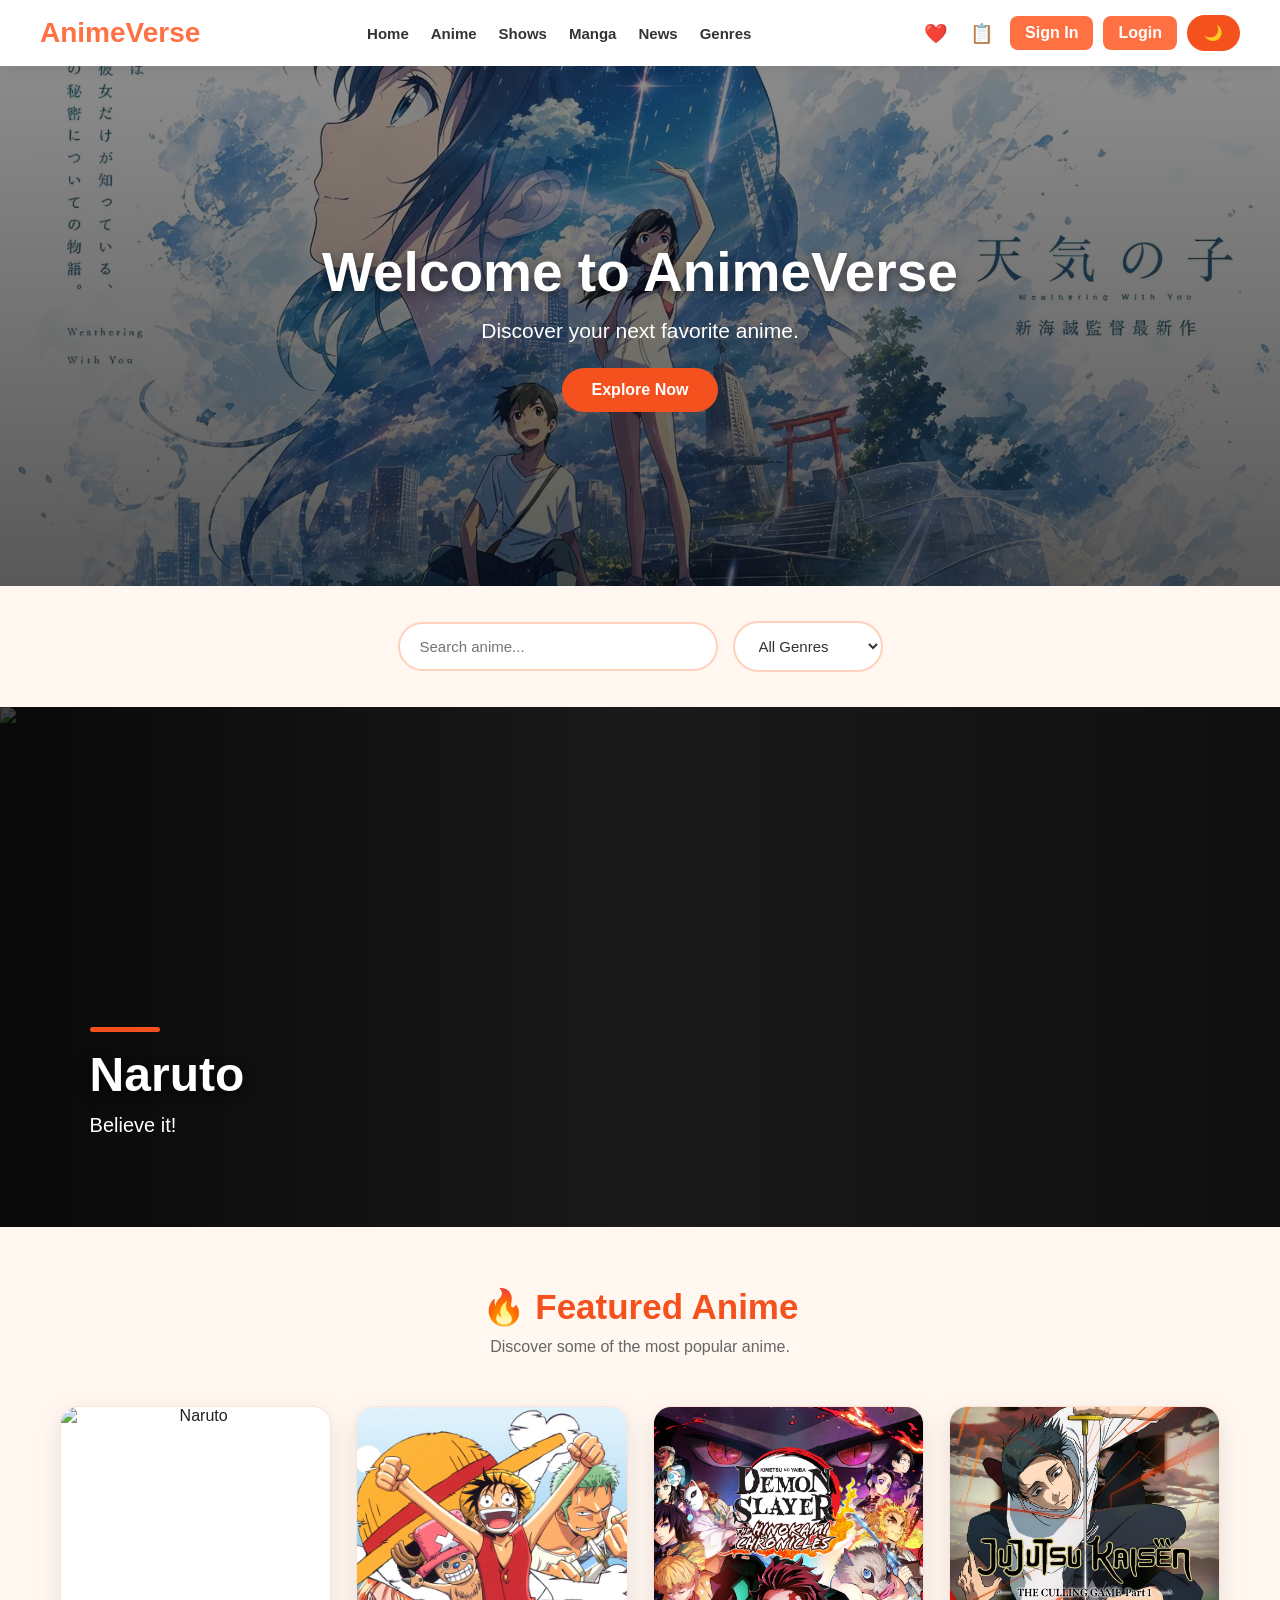
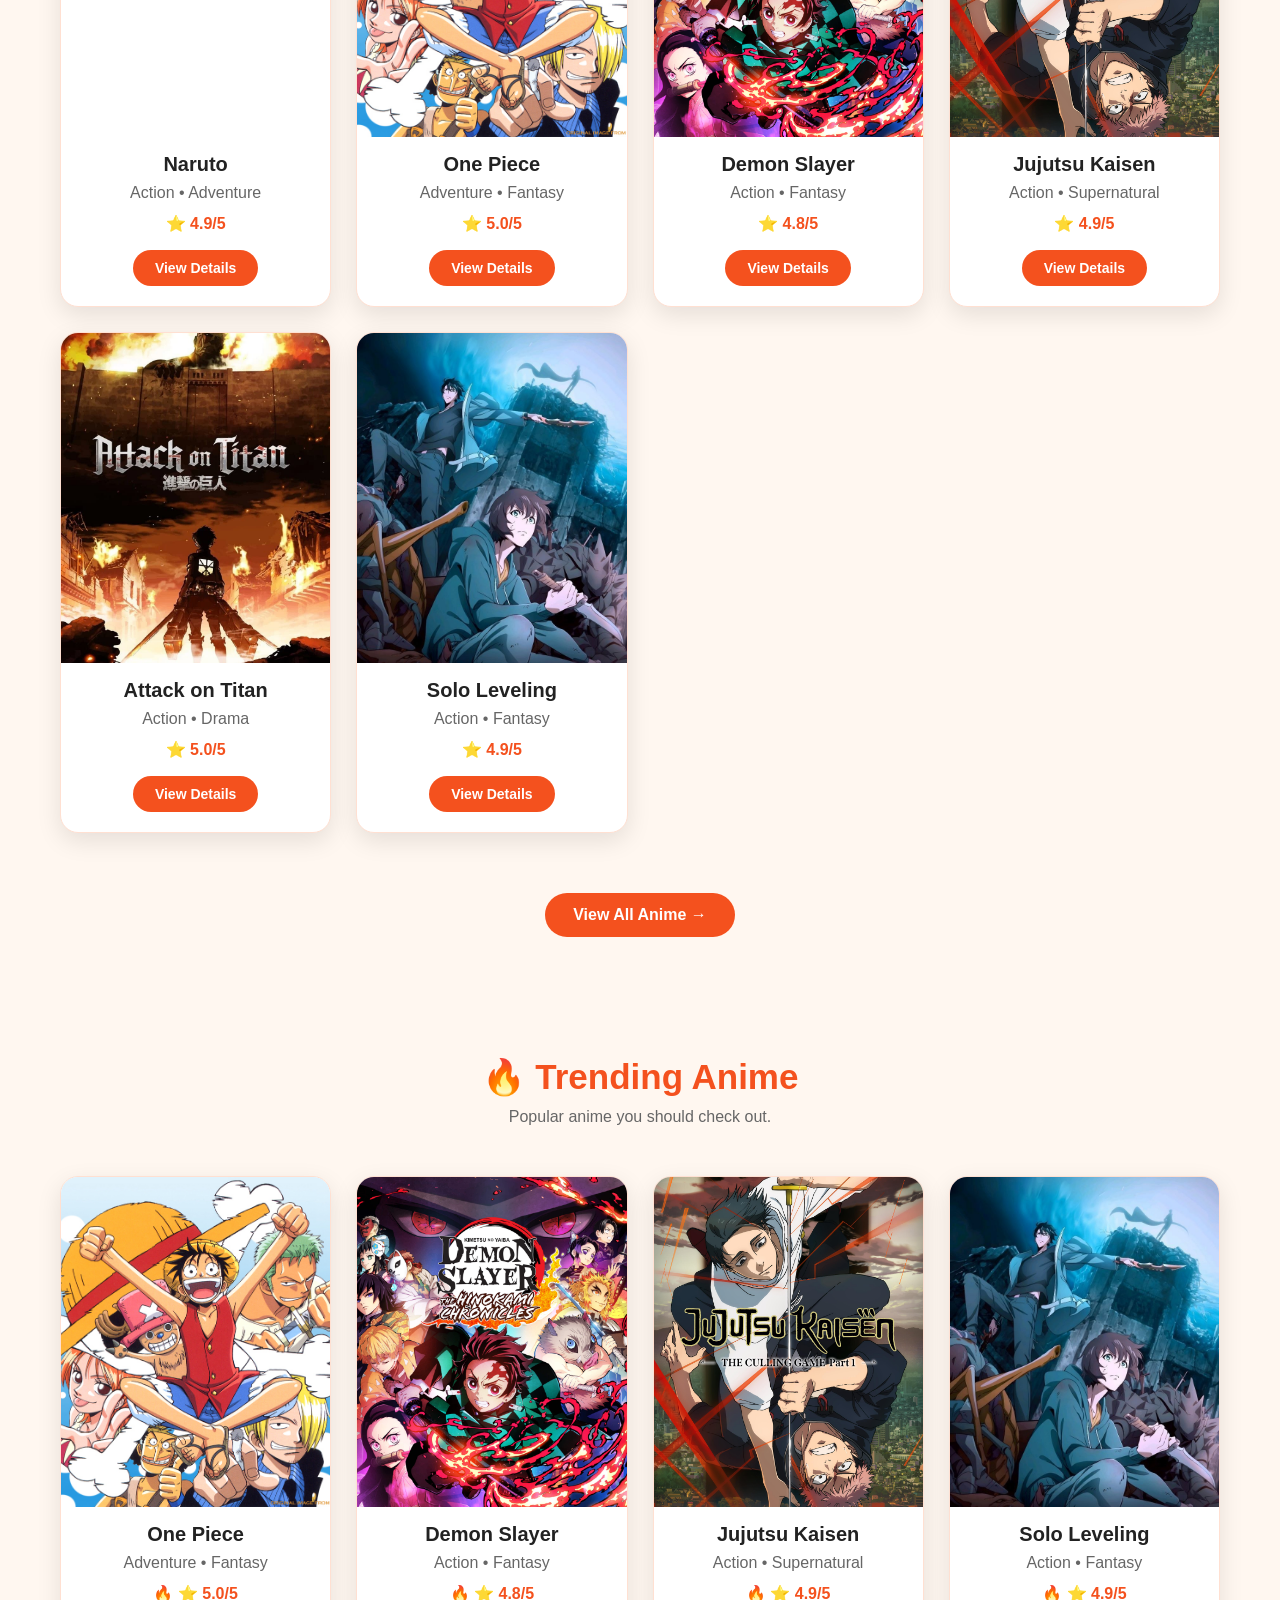
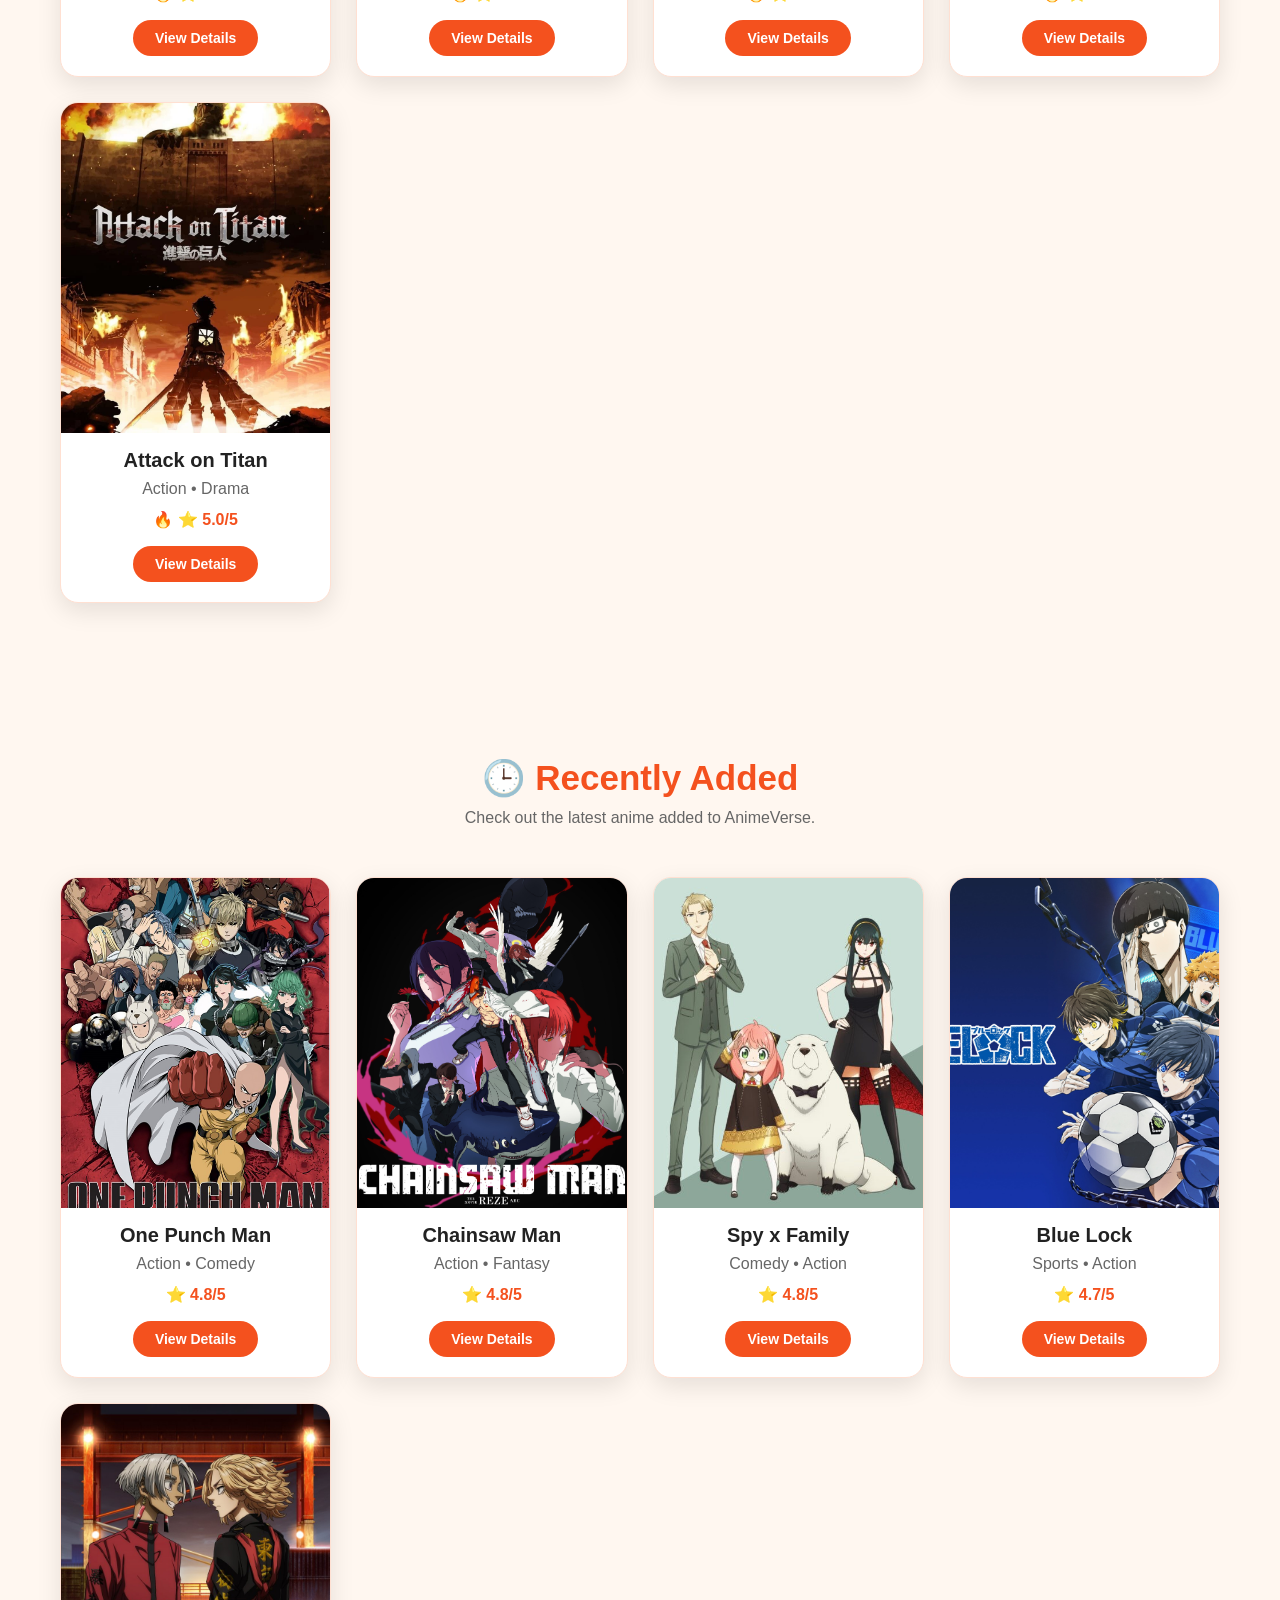
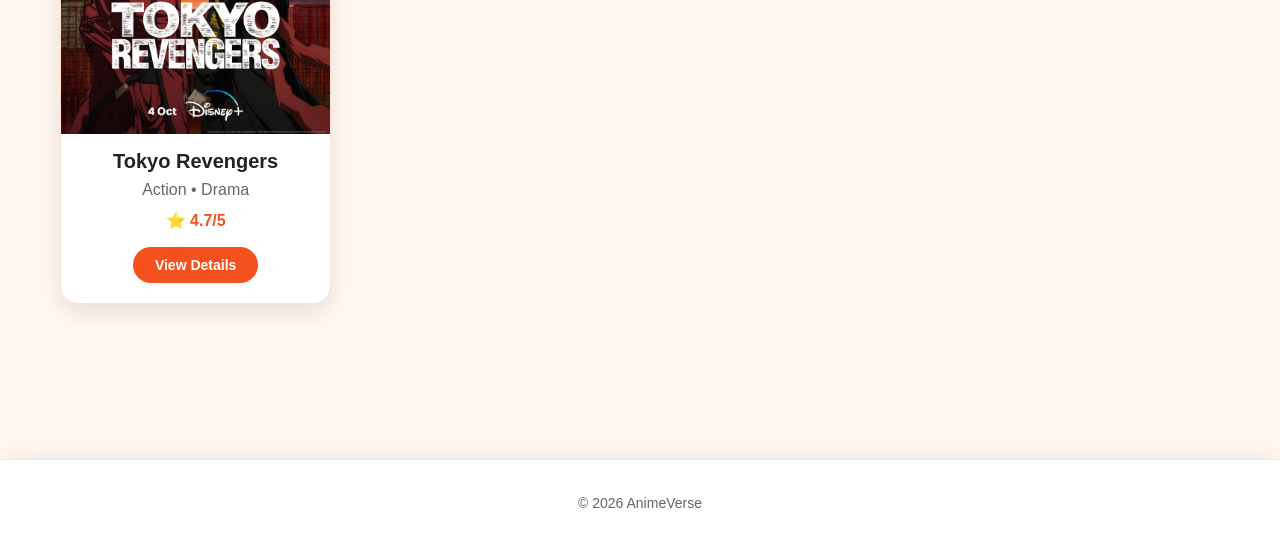
==== commit 783fbdcb: "Complete AnimeVerse website features" ====
--- a/index.html
+++ b/index.html
@@ -8,18 +8,52 @@
 </head>
 <body>
 
-<header>
-    <h1>AnimeVerse</h1>
-    <nav>
+<header class="main-header">
+
+    <div class="logo">
+        <a href="index.html">AnimeVerse</a>
+    </div>
+
+    <nav class="main-nav">
+
         <a href="index.html">Home</a>
+
         <a href="pages/anime.html">Anime</a>
+
+        <a href="pages/shows.html">Shows</a>
+
+        <a href="pages/manga.html">Manga</a>
+
+        <a href="pages/news.html">News</a>
+
         <a href="pages/genres.html">Genres</a>
-        <a href="pages/about.html">About</a>
-        <a href="pages/favorites.html">❤️ Favorites</a>
-        <a href="pages/watchlist.html">Watchlist</a>
 
-        <button id="darkModeBtn">Dark Mode</button>
     </nav>
+
+    <div class="header-actions">
+
+        <a href="pages/favorites.html" class="header-link">
+            ❤️
+        </a>
+
+        <a href="pages/watchlist.html" class="header-link">
+            📋
+        </a>
+
+        <a href="pages/signin.html" class="signin-btn">
+            Sign In
+        </a>
+
+        <a href="pages/login.html" class="login-btn">
+            Login
+        </a>
+
+        <button id="darkModeBtn" class="dark-mode-btn">
+            🌙
+        </button>
+
+    </div>
+
 </header>
 
 <section class="hero">
--- a/style.css
+++ b/style.css
@@ -793,8 +793,18 @@
     color: #ffffff;
 }
 
-.dark-mode header {
+.dark-mode .main-header {
     background: #1e1e1e;
+}
+
+.dark-mode .main-nav a,
+.dark-mode .header-link {
+    color: #ffffff;
+}
+
+.dark-mode .main-nav a:hover,
+.dark-mode .header-link:hover {
+    color: #ff7043;
 }
 
 .dark-mode nav a {
@@ -1107,3 +1117,445 @@
     }
 
 }
+
+/* User Rating */
+
+.user-rating {
+    margin-top: 25px;
+    padding: 20px;
+    background: #fff7f0;
+    border-radius: 15px;
+    border: 1px solid #ffe0d2;
+}
+
+.user-rating h3 {
+    color: #f4511e;
+    margin-bottom: 12px;
+}
+
+.stars {
+    display: flex;
+    gap: 5px;
+}
+
+.star-btn {
+    border: none;
+    background: transparent;
+    font-size: 28px;
+    cursor: pointer;
+    opacity: 0.4;
+    transition: 0.2s;
+}
+
+.star-btn:hover,
+.star-btn.selected {
+    opacity: 1;
+    transform: scale(1.1);
+}
+
+#userRatingMessage {
+    margin-top: 10px;
+    color: #666;
+}
+
+.user-card-rating {
+    color: #f4511e;
+    font-weight: bold;
+    margin: 8px 0 12px;
+}
+
+.dark-mode .user-card-rating {
+    color: #ff7043;
+}
+
+/* ===== MODERN HEADER ===== */
+
+.main-header {
+    display: flex;
+    align-items: center;
+    justify-content: space-between;
+    padding: 15px 40px;
+    background: #ffffff;
+    color: #222;
+    position: sticky;
+    top: 0;
+    z-index: 1000;
+    box-shadow: 0 3px 15px rgba(0, 0, 0, 0.08);
+}
+
+.logo a {
+    color: #ff7043;
+    text-decoration: none;
+    font-size: 28px;
+    font-weight: bold;
+}
+
+.main-nav {
+    display: flex;
+    gap: 22px;
+}
+
+.main-nav a {
+    color: #333;
+    text-decoration: none;
+    font-weight: 600;
+    font-size: 15px;
+    transition: 0.3s;
+}
+
+.main-nav a:hover {
+    color: #ff7043;
+}
+
+.header-actions {
+    display: flex;
+    align-items: center;
+    gap: 10px;
+}
+
+.header-link {
+    color: #333;
+    text-decoration: none;
+    font-size: 19px;
+    padding: 6px;
+    transition: 0.3s;
+}
+
+.header-link:hover {
+    color: #f4511e;
+    transform: scale(1.1);
+}
+
+.signin-btn,
+.login-btn {
+    text-decoration: none;
+    padding: 8px 15px;
+    border-radius: 8px;
+    font-weight: bold;
+}
+
+.signin-btn {
+    background: #ff7043;
+    color: white;
+}
+
+.login-btn {
+    background: #ff7043;
+    color: white;
+}
+
+.signin-btn:hover {
+    opacity: 0.85;
+}
+
+.login-btn:hover {
+    opacity: 0.85;
+}
+
+.dark-mode-btn {
+    border: none;
+    background: #222;
+    color: white;
+    padding: 8px 12px;
+    border-radius: 8px;
+    cursor: pointer;
+    font-size: 15px;
+}
+
+.dark-mode-btn:hover {
+    background: #333;
+}
+
+.show-watchlist-btn {
+    background: #ff7043;
+    color: white;
+    border: none;
+    padding: 10px 16px;
+    border-radius: 8px;
+    font-weight: bold;
+    cursor: pointer;
+    transition: 0.3s;
+}
+
+.show-watchlist-btn:hover {
+    transform: translateY(-2px);
+    opacity: 0.9;
+}
+
+.show-watchlist-btn:active {
+    transform: scale(0.97);
+}
+
+/* ===== SHOW CARD BUTTONS ===== */
+
+.card-buttons {
+    display: flex;
+    gap: 6px;
+    margin: 12px 15px 20px;
+}
+
+.card-buttons > a,
+.card-buttons > button {
+    flex: 1;
+    width: 50%;
+}
+
+.card-buttons > a {
+    text-decoration: none;
+}
+
+.card-buttons button {
+    width: 100%;
+    height: 42px;
+    box-sizing: border-box;
+    padding: 0 8px;
+    border: none;
+    border-radius: 8px;
+    font-size: 13px;
+    font-weight: bold;
+    cursor: pointer;
+    transition: 0.3s;
+}
+
+.card-buttons .details-btn {
+    width: 100%;
+    height: 42px;
+    margin: 0;
+    padding: 0 8px;
+    box-sizing: border-box;
+}
+
+.card-buttons .show-watchlist-btn {
+    width: 100%;
+    height: 42px;
+    margin: 0;
+    padding: 0 8px;
+    background: #f4511e;
+    color: white;
+    box-sizing: border-box;
+}
+
+.card-buttons button:hover {
+    transform: translateY(-2px);
+    opacity: 0.9;
+}
+
+/* ===== NEWS CARDS ===== */
+
+.news-card {
+    padding-bottom: 20px;
+}
+
+.news-icon {
+    font-size: 45px;
+    padding: 25px 0 10px;
+}
+
+.news-card h3 {
+    min-height: 50px;
+}
+
+.news-card p {
+    padding: 0 18px;
+    line-height: 1.6;
+}
+
+.news-date {
+    display: inline-block;
+    margin-top: 8px;
+    padding: 6px 12px;
+    background: #fff1eb;
+    color: #f4511e;
+    border-radius: 20px;
+    font-size: 13px;
+    font-weight: bold;
+}
+
+.dark-mode .news-date {
+    background: #2a2a2a;
+    color: #ff7043;
+}
+
+/* ===== WATCH PAGE ===== */
+
+.watch-section {
+    max-width: 1100px;
+    margin: 50px auto;
+    padding: 30px;
+    text-align: center;
+}
+
+.watch-section h1 {
+    color: #f4511e;
+    margin-bottom: 10px;
+}
+
+.watch-section > p {
+    color: #666;
+    margin-bottom: 25px;
+}
+
+.video-container {
+    width: 100%;
+    max-width: 900px;
+    margin: 0 auto 30px;
+    background: #111;
+    border-radius: 15px;
+    overflow: hidden;
+    box-shadow: 0 10px 30px rgba(0,0,0,0.25);
+}
+
+.video-container video {
+    width: 100%;
+    height: 500px;
+    display: block;
+    object-fit: contain;
+    background: #000;
+}
+
+.watch-info {
+    margin: 25px 0;
+}
+
+.watch-info h2 {
+    margin-bottom: 10px;
+    color: #222;
+}
+
+.watch-info p {
+    color: #666;
+    margin-bottom: 20px;
+}
+
+.episode-navigation {
+    display: flex;
+    justify-content: center;
+    gap: 15px;
+    margin-top: 30px;
+}
+
+.episode-navigation .nav-btn {
+    padding: 12px 20px;
+    border: none;
+    border-radius: 8px;
+    background: #f4511e;
+    color: white;
+    font-weight: bold;
+    cursor: pointer;
+}
+
+.episode-navigation .nav-btn:hover {
+    background: #ff7043;
+    transform: translateY(-2px);
+}
+
+
+/* Dark Mode */
+
+.dark-mode .watch-section h1 {
+    color: #ff7043;
+}
+
+.dark-mode .watch-info h2 {
+    color: white;
+}
+
+.dark-mode .watch-section > p,
+.dark-mode .watch-info p {
+    color: #bbb;
+}
+
+
+/* Mobile */
+
+@media (max-width: 768px) {
+
+    .watch-section {
+        padding: 20px 15px;
+        margin: 30px auto;
+    }
+
+    .video-container video {
+        height: 300px;
+    }
+
+    .episode-navigation {
+        flex-direction: column;
+    }
+
+    .episode-navigation .nav-btn {
+        width: 100%;
+    }
+}
+
+#nextEpisode {
+    position: relative;
+    z-index: 9999;
+    pointer-events: auto;
+    cursor: pointer;
+}
+
+#previousEpisode {
+    position: relative;
+    z-index: 9999;
+    pointer-events: auto;
+    cursor: pointer;
+}
+
+/* ===== BACK TO DETAILS BUTTON ===== */
+
+.back-details-btn {
+    display: inline-block;
+    margin-bottom: 25px;
+    padding: 11px 20px;
+    background: #f4511e;
+    color: white;
+    text-decoration: none;
+    border-radius: 8px;
+    font-weight: bold;
+    transition: 0.3s;
+}
+
+.back-details-btn:hover {
+    background: #ff7043;
+    transform: translateY(-2px);
+}
+
+/* ===== EPISODE BUTTONS ===== */
+
+.episodes {
+    display: grid;
+    grid-template-columns: repeat(auto-fill, minmax(130px, 1fr));
+    gap: 12px;
+    margin-top: 20px;
+}
+
+.episode-btn {
+    padding: 12px 10px;
+    background: #f4511e;
+    color: white;
+    border: none;
+    border-radius: 8px;
+    text-decoration: none;
+    text-align: center;
+    font-weight: bold;
+    cursor: pointer;
+    transition: 0.3s;
+}
+
+.episode-btn:hover {
+    background: #ff7043;
+    transform: translateY(-2px);
+}
+
+.episode-btn:active {
+    transform: scale(0.97);
+}
+
+.dark-mode .episode-btn {
+    background: #ff7043;
+}
+
+.dark-mode .episode-btn:hover {
+    background: #f4511e;
+}
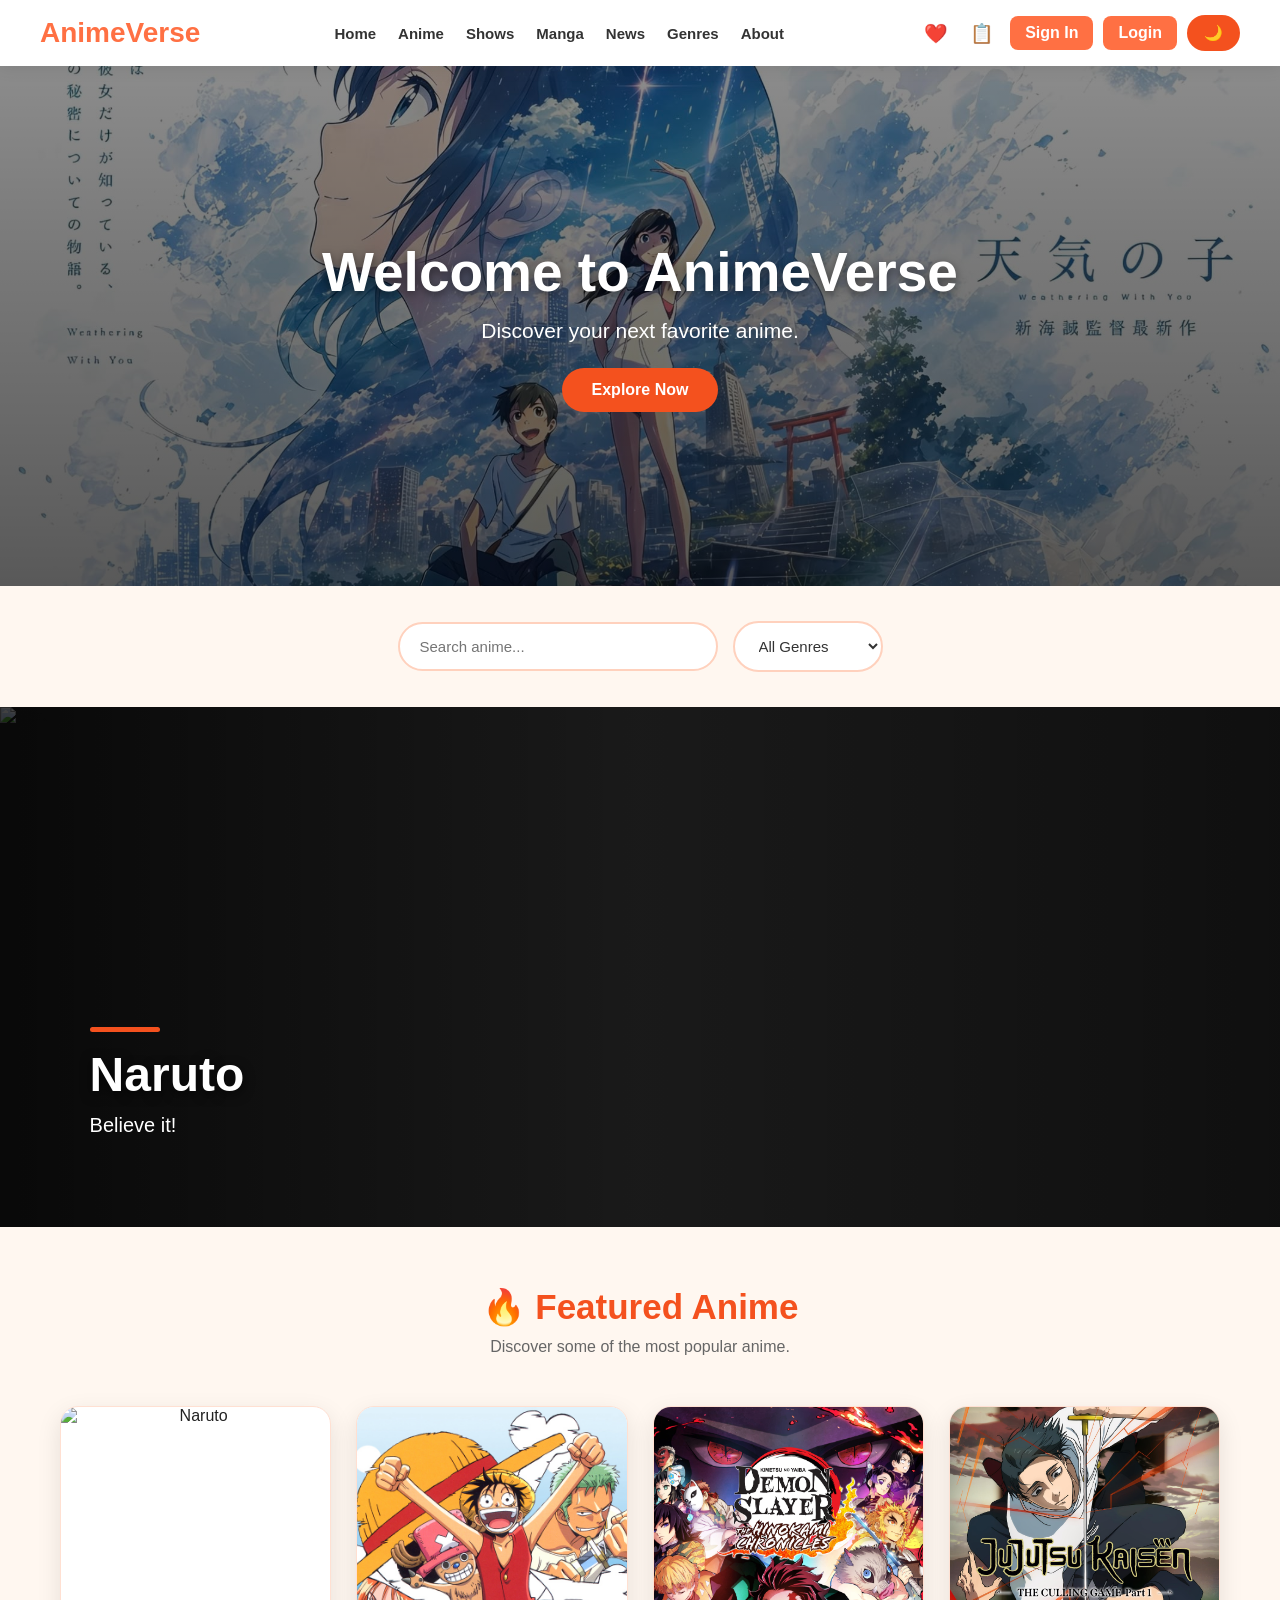
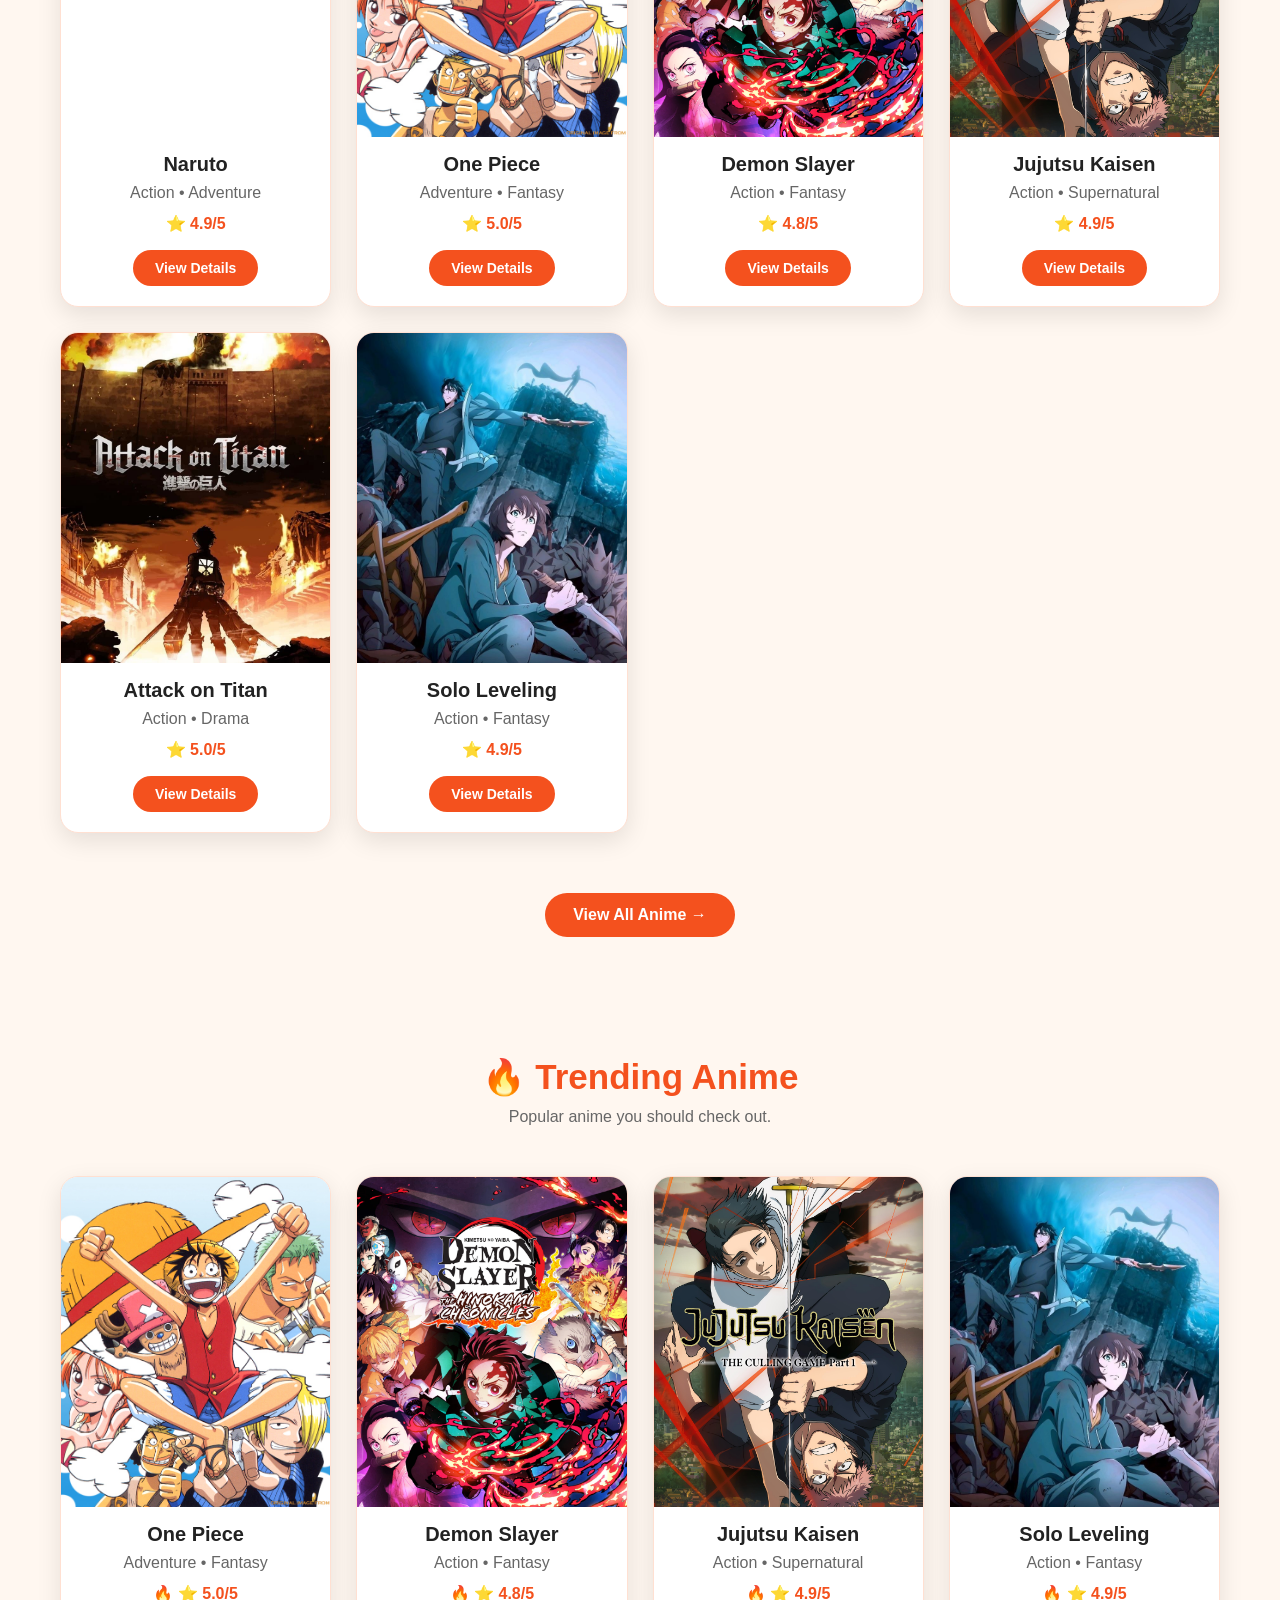
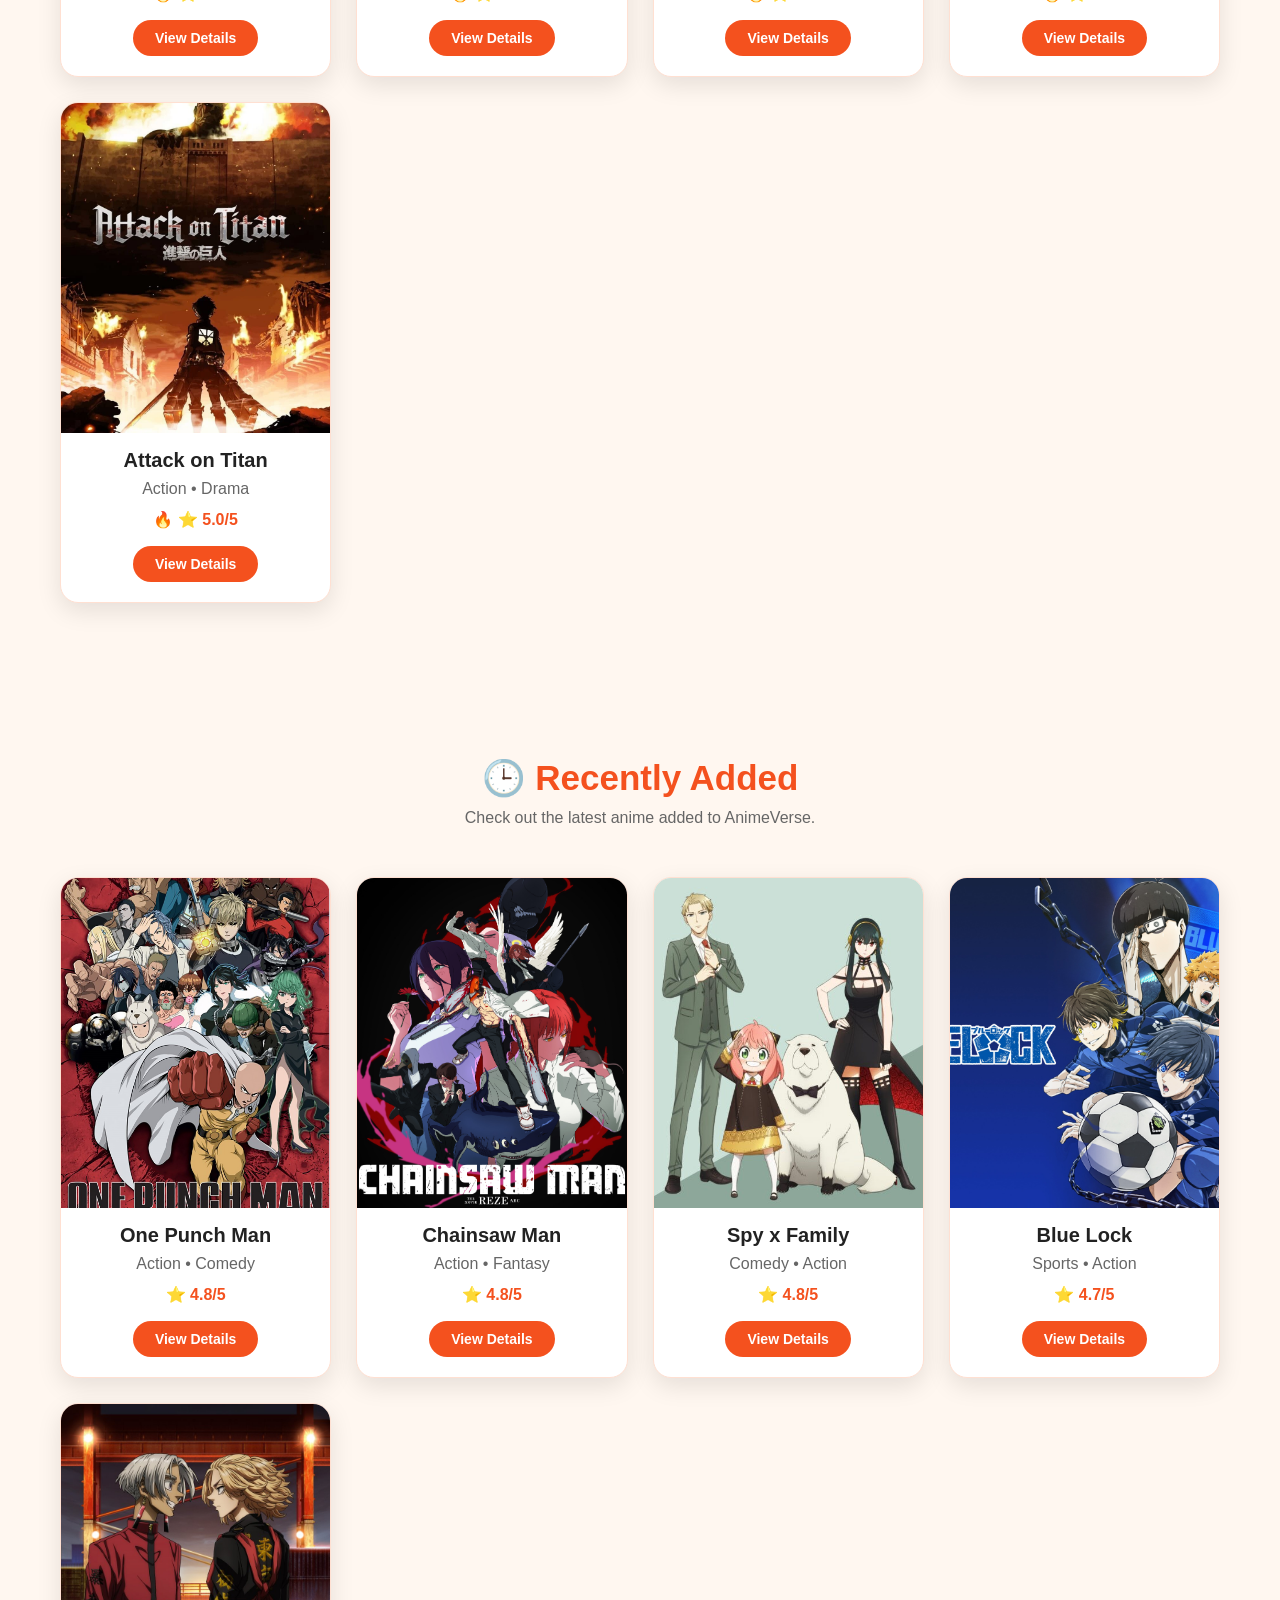
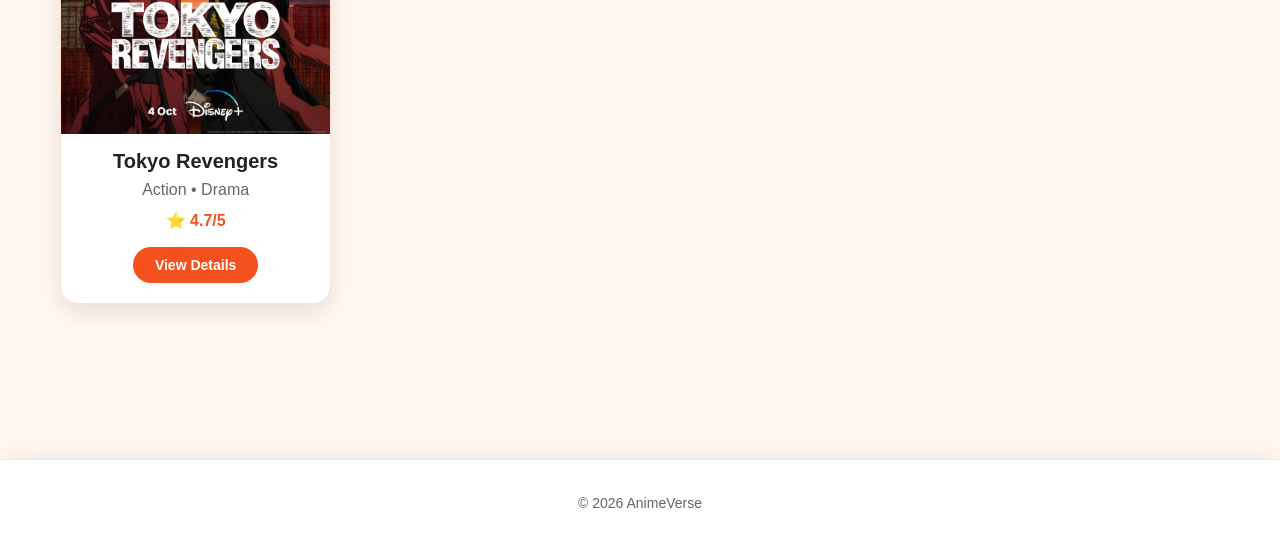
==== commit 626adab5: "Add profile management and authentication" ====
--- a/index.html
+++ b/index.html
@@ -27,6 +27,8 @@
         <a href="pages/news.html">News</a>
 
         <a href="pages/genres.html">Genres</a>
+
+        <a href="pages/about.html">About</a>
 
     </nav>
 
--- a/style.css
+++ b/style.css
@@ -1558,4 +1558,1859 @@
 
 .dark-mode .episode-btn:hover {
     background: #f4511e;
+}
+
+/* =========================================
+   MODERN LOGIN / AUTH PAGE
+   ========================================= */
+
+.auth-page {
+    min-height: 100vh;
+    background: linear-gradient(135deg, #fff5f0, #ffe3d6);
+}
+
+
+/* Auth Container */
+
+.auth-container {
+    min-height: calc(100vh - 150px);
+    display: flex;
+    justify-content: center;
+    align-items: center;
+    padding: 60px 20px;
+}
+
+
+/* Auth Card */
+
+.auth-card {
+    width: 100%;
+    max-width: 450px;
+    background: #ffffff;
+    padding: 40px;
+    border-radius: 22px;
+    box-shadow: 0 15px 45px rgba(0, 0, 0, 0.15);
+    text-align: center;
+}
+
+
+/* Logo */
+
+.auth-logo {
+    width: 70px;
+    height: 70px;
+    margin: 0 auto 18px;
+
+    display: flex;
+    align-items: center;
+    justify-content: center;
+
+    background: #fff1eb;
+    border-radius: 50%;
+
+    font-size: 34px;
+}
+
+
+/* Heading */
+
+.auth-card h1 {
+    margin: 0;
+    color: #222;
+    font-size: 30px;
+}
+
+
+.auth-subtitle {
+    margin: 10px 0 30px;
+    color: #777;
+    font-size: 15px;
+}
+
+
+/* Input Group */
+
+.input-group {
+    text-align: left;
+    margin-bottom: 20px;
+}
+
+
+.input-group label {
+    display: block;
+    margin-bottom: 8px;
+
+    color: #333;
+    font-size: 14px;
+    font-weight: 600;
+}
+
+
+.input-group input {
+    width: 100%;
+    height: 48px;
+
+    padding: 0 14px;
+
+    border: 1px solid #ddd;
+    border-radius: 10px;
+
+    box-sizing: border-box;
+
+    font-size: 14px;
+    outline: none;
+
+    transition: 0.3s;
+}
+
+
+.input-group input:focus {
+    border-color: #f4511e;
+    box-shadow: 0 0 0 3px rgba(244, 81, 30, 0.12);
+}
+
+
+/* Password */
+
+.password-wrapper {
+    position: relative;
+}
+
+
+.password-wrapper input {
+    padding-right: 50px;
+}
+
+
+.password-toggle {
+    position: absolute;
+
+    right: 12px;
+    top: 50%;
+
+    transform: translateY(-50%);
+
+    border: none;
+    background: transparent;
+
+    cursor: pointer;
+
+    font-size: 18px;
+}
+
+
+/* Auth Options */
+
+.auth-options {
+    display: flex;
+    justify-content: space-between;
+    align-items: center;
+
+    margin: 5px 0 25px;
+
+    font-size: 13px;
+}
+
+
+.remember-me {
+    display: flex;
+    align-items: center;
+    gap: 7px;
+
+    color: #555;
+    cursor: pointer;
+}
+
+
+.remember-me input {
+    accent-color: #f4511e;
+}
+
+
+.forgot-password {
+    color: #f4511e;
+    text-decoration: none;
+    font-weight: 600;
+}
+
+
+.forgot-password:hover {
+    text-decoration: underline;
+}
+
+
+/* Login Button */
+
+.auth-submit-btn {
+    width: 100%;
+    height: 50px;
+
+    border: none;
+    border-radius: 10px;
+
+    background: linear-gradient(
+        135deg,
+        #f4511e,
+        #ff7043
+    );
+
+    color: white;
+
+    font-size: 16px;
+    font-weight: bold;
+
+    cursor: pointer;
+
+    transition: 0.3s;
+}
+
+
+.auth-submit-btn:hover {
+    transform: translateY(-2px);
+
+    box-shadow:
+        0 8px 20px rgba(244, 81, 30, 0.3);
+}
+
+
+/* Message */
+
+.auth-message {
+    min-height: 20px;
+
+    margin: 15px 0 0;
+
+    font-size: 14px;
+}
+
+
+.auth-message.success {
+    color: #2e7d32;
+}
+
+
+/* Divider */
+
+.auth-divider {
+    display: flex;
+    align-items: center;
+
+    gap: 15px;
+
+    margin: 28px 0;
+}
+
+
+.auth-divider::before,
+.auth-divider::after {
+    content: "";
+
+    flex: 1;
+
+    height: 1px;
+
+    background: #ddd;
+}
+
+
+.auth-divider span {
+    color: #999;
+
+    font-size: 12px;
+    font-weight: bold;
+}
+
+
+/* Create Account */
+
+.auth-switch {
+    color: #666;
+    font-size: 14px;
+}
+
+
+.auth-switch a {
+    color: #f4511e;
+
+    font-weight: bold;
+
+    text-decoration: none;
+}
+
+
+.auth-switch a:hover {
+    text-decoration: underline;
+}
+
+
+/* Back Home */
+
+.back-home {
+    display: inline-block;
+
+    margin-top: 20px;
+
+    color: #777;
+
+    text-decoration: none;
+
+    font-size: 13px;
+}
+
+
+.back-home:hover {
+    color: #f4511e;
+}
+
+
+/* Dark Mode */
+
+.dark-mode.auth-page {
+    background: linear-gradient(
+        135deg,
+        #181818,
+        #252525
+    );
+}
+
+
+.dark-mode .auth-card {
+    background: #202020;
+}
+
+
+.dark-mode .auth-card h1 {
+    color: white;
+}
+
+
+.dark-mode .auth-subtitle {
+    color: #aaa;
+}
+
+
+.dark-mode .input-group label {
+    color: #ddd;
+}
+
+
+.dark-mode .input-group input {
+    background: #2b2b2b;
+    color: white;
+    border-color: #444;
+}
+
+
+.dark-mode .input-group input::placeholder {
+    color: #999;
+}
+
+
+.dark-mode .auth-divider::before,
+.dark-mode .auth-divider::after {
+    background: #444;
+}
+
+
+.dark-mode .remember-me {
+    color: #bbb;
+}
+
+
+.dark-mode .auth-switch {
+    color: #aaa;
+}
+
+
+.dark-mode .back-home {
+    color: #aaa;
+}
+
+
+.dark-mode .auth-logo {
+    background: #2b2b2b;
+}
+
+
+/* Mobile */
+
+@media (max-width: 600px) {
+
+    .auth-container {
+        padding: 40px 15px;
+    }
+
+    .auth-card {
+        padding: 30px 22px;
+        border-radius: 18px;
+    }
+
+    .auth-card h1 {
+        font-size: 26px;
+    }
+
+    .auth-options {
+        flex-direction: column;
+        align-items: flex-start;
+        gap: 12px;
+    }
+
+}
+
+/* =========================================
+   ADVANCED ANIMEVERSE LOGIN PAGE
+   ========================================= */
+
+.advanced-auth-container {
+    min-height: calc(100vh - 145px);
+    display: flex;
+    justify-content: center;
+    align-items: center;
+    padding: 55px 20px;
+    background:
+        radial-gradient(circle at 15% 20%, rgba(244,81,30,0.16), transparent 30%),
+        radial-gradient(circle at 85% 80%, rgba(99,70,180,0.16), transparent 30%),
+        linear-gradient(135deg, #fff7f2, #f4efff);
+}
+
+
+/* Main Card */
+
+.advanced-auth-card {
+    width: 100%;
+    max-width: 1050px;
+    min-height: 610px;
+
+    display: grid;
+    grid-template-columns: 1fr 1fr;
+
+    background: rgba(255,255,255,0.88);
+    backdrop-filter: blur(18px);
+
+    border-radius: 28px;
+
+    overflow: hidden;
+
+    box-shadow:
+        0 25px 70px rgba(0,0,0,0.16);
+
+    border: 1px solid rgba(255,255,255,0.8);
+}
+
+
+/* =========================================
+   LEFT VISUAL PANEL
+   ========================================= */
+
+.auth-visual {
+    position: relative;
+    overflow: hidden;
+
+    display: flex;
+    align-items: center;
+    justify-content: center;
+
+    padding: 55px;
+
+    background:
+        radial-gradient(circle at 20% 20%, #ff7043, transparent 32%),
+        radial-gradient(circle at 85% 75%, #7048c8, transparent 35%),
+        linear-gradient(
+            145deg,
+            #171329,
+            #251744 50%,
+            #111827
+        );
+
+    color: white;
+}
+
+
+/* Glow Effects */
+
+.visual-glow {
+    position: absolute;
+
+    border-radius: 50%;
+
+    filter: blur(5px);
+
+    animation: floatingGlow 6s ease-in-out infinite;
+}
+
+
+.glow-one {
+    width: 220px;
+    height: 220px;
+
+    top: -80px;
+    right: -70px;
+
+    background: rgba(255,112,67,0.25);
+}
+
+
+.glow-two {
+    width: 180px;
+    height: 180px;
+
+    bottom: -60px;
+    left: -50px;
+
+    background: rgba(123,92,255,0.25);
+
+    animation-delay: 2s;
+}
+
+
+@keyframes floatingGlow {
+
+    0%, 100% {
+        transform: translateY(0);
+    }
+
+    50% {
+        transform: translateY(18px);
+    }
+}
+
+
+/* Floating Stars */
+
+.anime-orb {
+    position: absolute;
+
+    color: #ffb39a;
+
+    font-size: 25px;
+
+    animation: floatingOrb 4s ease-in-out infinite;
+}
+
+
+.orb-one {
+    top: 18%;
+    left: 15%;
+}
+
+
+.orb-two {
+    top: 32%;
+    right: 13%;
+
+    font-size: 18px;
+
+    animation-delay: 1s;
+}
+
+
+.orb-three {
+    bottom: 20%;
+    left: 25%;
+
+    font-size: 20px;
+
+    animation-delay: 2s;
+}
+
+
+@keyframes floatingOrb {
+
+    0%, 100% {
+        transform: translateY(0) rotate(0deg);
+        opacity: 0.7;
+    }
+
+    50% {
+        transform: translateY(-15px) rotate(20deg);
+        opacity: 1;
+    }
+}
+
+
+/* Visual Content */
+
+.visual-content {
+    position: relative;
+    z-index: 2;
+
+    max-width: 390px;
+}
+
+
+.visual-logo {
+    width: 72px;
+    height: 72px;
+
+    display: flex;
+    align-items: center;
+    justify-content: center;
+
+    margin-bottom: 28px;
+
+    border-radius: 20px;
+
+    background: rgba(255,255,255,0.12);
+
+    border: 1px solid rgba(255,255,255,0.2);
+
+    backdrop-filter: blur(10px);
+
+    font-size: 35px;
+
+    box-shadow:
+        0 10px 30px rgba(0,0,0,0.2);
+}
+
+
+.visual-content h2 {
+    margin: 0;
+
+    font-size: 38px;
+
+    line-height: 1.2;
+
+    letter-spacing: -1px;
+}
+
+
+.visual-content h2 span {
+    display: block;
+
+    background: linear-gradient(
+        90deg,
+        #ff7043,
+        #ffab91,
+        #c5a8ff
+    );
+
+    background-clip: text;
+    -webkit-background-clip: text;
+    -webkit-text-fill-color: transparent;
+}
+
+
+.visual-content > p {
+    margin: 20px 0 35px;
+
+    color: #d7d2e3;
+
+    font-size: 15px;
+
+    line-height: 1.7;
+}
+
+
+/* Visual Features */
+
+.visual-features {
+    display: flex;
+    flex-direction: column;
+
+    gap: 14px;
+}
+
+
+.visual-features div {
+    display: flex;
+    align-items: center;
+
+    gap: 13px;
+
+    padding: 12px 15px;
+
+    border-radius: 12px;
+
+    background: rgba(255,255,255,0.07);
+
+    border: 1px solid rgba(255,255,255,0.08);
+
+    transition: 0.3s;
+}
+
+
+.visual-features div:hover {
+    transform: translateX(6px);
+
+    background: rgba(255,255,255,0.12);
+}
+
+
+.visual-features span {
+    font-size: 19px;
+}
+
+
+.visual-features p {
+    margin: 0;
+
+    color: #eee;
+
+    font-size: 14px;
+}
+
+
+/* =========================================
+   RIGHT LOGIN PANEL
+   ========================================= */
+
+.advanced-login {
+    padding: 55px 65px;
+
+    display: flex;
+    flex-direction: column;
+    justify-content: center;
+}
+
+
+/* Heading */
+
+.login-heading {
+    margin-bottom: 30px;
+}
+
+
+.small-title {
+    display: inline-block;
+
+    margin-bottom: 10px;
+
+    color: #f4511e;
+
+    font-size: 11px;
+
+    font-weight: 800;
+
+    letter-spacing: 1.8px;
+}
+
+
+.login-heading h1 {
+    margin: 0 0 10px;
+
+    color: #202020;
+
+    font-size: 32px;
+
+    letter-spacing: -0.7px;
+}
+
+
+.login-heading p {
+    margin: 0;
+
+    color: #777;
+
+    font-size: 14px;
+}
+
+
+/* Inputs */
+
+.advanced-input {
+    margin-bottom: 20px;
+}
+
+
+.advanced-input label {
+    display: block;
+
+    margin-bottom: 8px;
+
+    color: #333;
+
+    font-size: 13px;
+
+    font-weight: 700;
+}
+
+
+.input-box {
+    height: 52px;
+
+    display: flex;
+    align-items: center;
+
+    gap: 10px;
+
+    padding: 0 15px;
+
+    box-sizing: border-box;
+
+    border: 1px solid #e1e1e1;
+
+    border-radius: 12px;
+
+    background: #fafafa;
+
+    transition: 0.3s;
+}
+
+
+.input-box:focus-within {
+    border-color: #f4511e;
+
+    background: white;
+
+    box-shadow:
+        0 0 0 4px rgba(244,81,30,0.09);
+}
+
+
+.input-box > span {
+    font-size: 17px;
+}
+
+
+.input-box input {
+    width: 100%;
+
+    height: 100%;
+
+    border: none;
+
+    outline: none;
+
+    background: transparent;
+
+    font-size: 14px;
+
+    color: #222;
+}
+
+
+.input-box input::placeholder {
+    color: #aaa;
+}
+
+
+/* Password */
+
+.input-box .password-toggle {
+    flex-shrink: 0;
+
+    border: none;
+
+    background: transparent;
+
+    cursor: pointer;
+
+    font-size: 17px;
+}
+
+
+/* Login Options */
+
+.login-options {
+    display: flex;
+
+    justify-content: space-between;
+
+    align-items: center;
+
+    margin: 4px 0 24px;
+
+    font-size: 12px;
+}
+
+
+.login-options label {
+    display: flex;
+
+    align-items: center;
+
+    gap: 7px;
+
+    color: #666;
+
+    cursor: pointer;
+}
+
+
+.login-options input {
+    accent-color: #f4511e;
+}
+
+
+.login-options a {
+    color: #f4511e;
+
+    font-weight: 700;
+
+    text-decoration: none;
+}
+
+
+.login-options a:hover {
+    text-decoration: underline;
+}
+
+
+/* Advanced Login Button */
+
+.advanced-login-btn {
+    width: 100%;
+
+    height: 54px;
+
+    display: flex;
+
+    align-items: center;
+
+    justify-content: space-between;
+
+    padding: 0 20px;
+
+    border: none;
+
+    border-radius: 12px;
+
+    background:
+        linear-gradient(
+            135deg,
+            #f4511e,
+            #ff7043,
+            #7b4acb
+        );
+
+    background-size: 200% 200%;
+
+    color: white;
+
+    font-size: 14px;
+
+    font-weight: 800;
+
+    cursor: pointer;
+
+    transition: 0.4s;
+
+    box-shadow:
+        0 10px 25px rgba(244,81,30,0.22);
+}
+
+
+.advanced-login-btn strong {
+    font-size: 21px;
+
+    transition: 0.3s;
+}
+
+
+.advanced-login-btn:hover {
+    background-position: 100% 50%;
+
+    transform: translateY(-2px);
+
+    box-shadow:
+        0 14px 30px rgba(123,74,203,0.25);
+}
+
+
+.advanced-login-btn:hover strong {
+    transform: translateX(5px);
+}
+
+
+/* Divider */
+
+.advanced-divider {
+    display: flex;
+
+    align-items: center;
+
+    gap: 14px;
+
+    margin: 25px 0 18px;
+}
+
+
+.advanced-divider::before,
+.advanced-divider::after {
+    content: "";
+
+    flex: 1;
+
+    height: 1px;
+
+    background: #e5e5e5;
+}
+
+
+.advanced-divider span {
+    color: #aaa;
+
+    font-size: 10px;
+
+    font-weight: 800;
+}
+
+
+/* Create Account */
+
+.create-account {
+    margin: 0;
+
+    text-align: center;
+
+    color: #777;
+
+    font-size: 13px;
+}
+
+
+.create-account a {
+    color: #f4511e;
+
+    font-weight: 800;
+
+    text-decoration: none;
+}
+
+
+.create-account a:hover {
+    text-decoration: underline;
+}
+
+
+/* Back Home */
+
+.advanced-back-home {
+    align-self: center;
+
+    margin-top: 20px;
+
+    color: #888;
+
+    font-size: 12px;
+
+    text-decoration: none;
+
+    transition: 0.3s;
+}
+
+
+.advanced-back-home:hover {
+    color: #f4511e;
+
+    transform: translateX(-3px);
+}
+
+
+/* =========================================
+   DARK MODE
+   ========================================= */
+
+.dark-mode .advanced-auth-container {
+    background:
+        radial-gradient(
+            circle at 15% 20%,
+            rgba(244,81,30,0.12),
+            transparent 30%
+        ),
+        linear-gradient(
+            135deg,
+            #101010,
+            #1b1725
+        );
+}
+
+
+.dark-mode .advanced-auth-card {
+    background: rgba(30,30,30,0.92);
+
+    border-color: rgba(255,255,255,0.06);
+}
+
+
+.dark-mode .login-heading h1 {
+    color: white;
+}
+
+
+.dark-mode .login-heading p {
+    color: #aaa;
+}
+
+
+.dark-mode .advanced-input label {
+    color: #ddd;
+}
+
+
+.dark-mode .input-box {
+    background: #282828;
+
+    border-color: #414141;
+}
+
+
+.dark-mode .input-box:focus-within {
+    background: #2d2d2d;
+}
+
+
+.dark-mode .input-box input {
+    color: white;
+}
+
+
+.dark-mode .input-box input::placeholder {
+    color: #888;
+}
+
+
+.dark-mode .login-options label {
+    color: #aaa;
+}
+
+
+.dark-mode .advanced-divider::before,
+.dark-mode .advanced-divider::after {
+    background: #414141;
+}
+
+
+.dark-mode .create-account {
+    color: #aaa;
+}
+
+
+.dark-mode .advanced-back-home {
+    color: #999;
+}
+
+
+/* =========================================
+   RESPONSIVE
+   ========================================= */
+
+@media (max-width: 850px) {
+
+    .advanced-auth-card {
+        grid-template-columns: 1fr;
+        max-width: 520px;
+    }
+
+    .auth-visual {
+        position: relative;
+        overflow: hidden;
+
+        display: flex;
+        align-items: center;
+        justify-content: center;
+
+        padding: 55px;
+
+        color: white;
+
+        background:
+        linear-gradient(
+            135deg,
+            rgba(20, 15, 40, 0.82),
+            rgba(244, 81, 30, 0.45)
+        ),
+        url("../images/hero.jpg") center / cover no-repeat;
+
+        isolation: isolate;
+
+        box-shadow:
+            inset -30px 0 60px rgba(0, 0, 0, 0.18);
+
+        background-position: center; 
+    }
+
+    .auth-visual::before {
+        content: "";
+        position: absolute;
+        inset: 0;
+
+        background:
+            linear-gradient(
+                135deg,
+                rgba(15, 10, 35, 0.45),
+                rgba(244, 81, 30, 0.30),
+                rgba(80, 45, 130, 0.50)
+        );
+
+        z-index: -1;
+    }
+
+    .visual-content h2 {
+        font-size: 32px;
+    }
+
+    .advanced-login {
+        padding: 45px 40px;
+    }
+
+}
+
+
+@media (max-width: 550px) {
+
+    .advanced-auth-container {
+        padding: 25px 12px;
+    }
+
+    .advanced-auth-card {
+        border-radius: 20px;
+    }
+
+    .auth-visual {
+        min-height: 330px;
+        padding: 30px;
+    }
+
+    .visual-logo {
+        width: 60px;
+        height: 60px;
+        font-size: 28px;
+    }
+
+    .visual-content h2 {
+        font-size: 27px;
+    }
+
+    .visual-content > p {
+        font-size: 13px;
+        margin-bottom: 22px;
+    }
+
+    .visual-features {
+        gap: 8px;
+    }
+
+    .visual-features div {
+        padding: 9px 12px;
+    }
+
+    .advanced-login {
+        padding: 35px 25px;
+    }
+
+    .login-heading h1 {
+        font-size: 27px;
+    }
+
+}
+
+/* =========================================
+   SIGN IN BUTTON POLISH
+   ========================================= */
+
+#signinForm .advanced-login-btn {
+    position: relative;
+    overflow: hidden;
+}
+
+#signinForm .advanced-login-btn::before {
+    content: "";
+
+    position: absolute;
+
+    top: 0;
+    left: -100%;
+
+    width: 60%;
+    height: 100%;
+
+    background: rgba(255,255,255,0.18);
+
+    transform: skewX(-20deg);
+
+    transition: 0.6s;
+}
+
+#signinForm .advanced-login-btn:hover::before {
+    left: 130%;
+}
+
+#signinForm .advanced-login-btn span,
+#signinForm .advanced-login-btn strong {
+    position: relative;
+    z-index: 2;
+}
+
+/* =========================================
+   ANIMEVERSE PROFILE PAGE
+   ========================================= */
+
+.profile-container {
+    min-height: calc(100vh - 145px);
+    display: flex;
+    justify-content: center;
+    align-items: center;
+    padding: 55px 20px;
+
+    background:
+        radial-gradient(
+            circle at 15% 20%,
+            rgba(244, 81, 30, 0.14),
+            transparent 30%
+        ),
+        radial-gradient(
+            circle at 85% 80%,
+            rgba(123, 74, 203, 0.14),
+            transparent 30%
+        ),
+        linear-gradient(
+            135deg,
+            #fff7f2,
+            #f4efff
+        );
+}
+
+.profile-card {
+    width: 100%;
+    max-width: 700px;
+
+    padding: 45px;
+
+    background: rgba(255, 255, 255, 0.9);
+
+    backdrop-filter: blur(18px);
+
+    border-radius: 28px;
+
+    text-align: center;
+
+    box-shadow:
+        0 25px 70px rgba(0, 0, 0, 0.15);
+
+    border: 1px solid rgba(255, 255, 255, 0.8);
+}
+
+.profile-avatar {
+    width: 100px;
+    height: 100px;
+
+    margin: 0 auto 20px;
+
+    display: flex;
+    align-items: center;
+    justify-content: center;
+
+    border-radius: 50%;
+
+    font-size: 45px;
+
+    background:
+        linear-gradient(
+            135deg,
+            #f4511e,
+            #ff7043,
+            #7b4acb
+        );
+
+    box-shadow:
+        0 12px 30px rgba(244, 81, 30, 0.25);
+}
+
+.profile-card h1 {
+    margin: 0 0 8px;
+
+    font-size: 32px;
+
+    color: #222;
+}
+
+.profile-subtitle {
+    margin-bottom: 30px;
+
+    color: #777;
+
+    font-size: 14px;
+}
+
+
+/* Profile information */
+
+.profile-info {
+    display: grid;
+
+    grid-template-columns: 1fr 1fr;
+
+    gap: 15px;
+
+    margin-bottom: 30px;
+}
+
+.profile-item {
+    display: flex;
+
+    align-items: center;
+
+    gap: 14px;
+
+    padding: 18px;
+
+    text-align: left;
+
+    border-radius: 15px;
+
+    background: #fafafa;
+
+    border: 1px solid #eeeeee;
+
+    transition: 0.3s;
+}
+
+.profile-item:hover {
+    transform: translateY(-3px);
+
+    box-shadow:
+        0 8px 20px rgba(0, 0, 0, 0.08);
+}
+
+.profile-item > span {
+    width: 42px;
+    height: 42px;
+
+    display: flex;
+
+    align-items: center;
+    justify-content: center;
+
+    flex-shrink: 0;
+
+    border-radius: 12px;
+
+    background: #fff1eb;
+
+    font-size: 20px;
+}
+
+.profile-item div {
+    display: flex;
+
+    flex-direction: column;
+
+    gap: 5px;
+}
+
+.profile-item small {
+    color: #999;
+
+    font-size: 11px;
+
+    font-weight: 700;
+
+    text-transform: uppercase;
+
+    letter-spacing: 0.6px;
+}
+
+.profile-item strong {
+    color: #333;
+
+    font-size: 14px;
+}
+
+
+/* Profile buttons */
+
+.profile-actions {
+    display: flex;
+
+    justify-content: center;
+
+    gap: 12px;
+
+    flex-wrap: wrap;
+}
+
+.profile-actions a {
+    padding: 11px 18px;
+
+    border-radius: 10px;
+
+    background: #f4511e;
+
+    color: white;
+
+    text-decoration: none;
+
+    font-size: 13px;
+
+    font-weight: 700;
+
+    transition: 0.3s;
+}
+
+.profile-actions a:hover {
+    background: #ff7043;
+
+    transform: translateY(-2px);
+}
+
+
+/* Dark mode */
+
+.dark-mode .profile-container {
+    background:
+        radial-gradient(
+            circle at 15% 20%,
+            rgba(244, 81, 30, 0.12),
+            transparent 30%
+        ),
+        linear-gradient(
+            135deg,
+            #101010,
+            #1b1725
+        );
+}
+
+.dark-mode .profile-card {
+    background: rgba(30, 30, 30, 0.92);
+
+    border-color:
+        rgba(255, 255, 255, 0.06);
+}
+
+.dark-mode .profile-card h1 {
+    color: white;
+}
+
+.dark-mode .profile-subtitle {
+    color: #aaa;
+}
+
+.dark-mode .profile-item {
+    background: #282828;
+
+    border-color: #414141;
+}
+
+.dark-mode .profile-item > span {
+    background: #34251f;
+}
+
+.dark-mode .profile-item small {
+    color: #999;
+}
+
+.dark-mode .profile-item strong {
+    color: #eee;
+}
+
+
+/* Responsive */
+
+@media (max-width: 650px) {
+
+    .profile-container {
+        padding: 30px 15px;
+    }
+
+    .profile-card {
+        padding: 35px 22px;
+
+        border-radius: 22px;
+    }
+
+    .profile-card h1 {
+        font-size: 28px;
+    }
+
+    .profile-info {
+        grid-template-columns: 1fr;
+    }
+
+    .profile-actions {
+        flex-direction: column;
+    }
+
+    .profile-actions a {
+        width: 100%;
+
+        box-sizing: border-box;
+    }
+}
+
+/* Logout Button */
+
+.profile-logout-btn {
+    padding: 11px 18px;
+
+    border-radius: 10px;
+
+    background: linear-gradient(135deg, #e85d04, #f4511e);
+
+    color: white;
+
+    border: none;
+
+    font-size: 13px;
+
+    font-weight: 700;
+
+    cursor: pointer;
+
+    transition: 0.3s;
+
+    box-shadow: 0 5px 15px rgba(244, 81, 30, 0.18);
+}
+
+.profile-logout-btn:hover {
+    background: linear-gradient(135deg, #d94801, #e64a19);
+
+    transform: translateY(-2px);
+
+    box-shadow: 0 8px 20px rgba(244, 81, 30, 0.25);
+}
+
+
+/* Dark Mode */
+
+.dark-mode .profile-logout-btn {
+    background: linear-gradient(135deg, #f4511e, #ff7043);
+}
+
+.dark-mode .profile-logout-btn:hover {
+    background: linear-gradient(135deg, #e64a19, #f4511e);
+}
+
+/* =========================================
+   EDIT PROFILE MODAL
+   ========================================= */
+
+.profile-modal {
+    display: none;
+
+    position: fixed;
+
+    top: 0;
+    left: 0;
+
+    width: 100%;
+    height: 100%;
+
+    background: rgba(0, 0, 0, 0.55);
+
+    backdrop-filter: blur(6px);
+
+    justify-content: center;
+    align-items: center;
+
+    z-index: 9999;
+
+    padding: 20px;
+
+    box-sizing: border-box;
+}
+
+.profile-modal-content {
+    position: relative;
+
+    width: 100%;
+    max-width: 450px;
+
+    padding: 35px;
+
+    background: white;
+
+    border-radius: 22px;
+
+    box-shadow:
+        0 25px 70px rgba(0, 0, 0, 0.25);
+
+    animation: profileModalIn 0.3s ease;
+}
+
+@keyframes profileModalIn {
+
+    from {
+        opacity: 0;
+        transform: translateY(20px) scale(0.96);
+    }
+
+    to {
+        opacity: 1;
+        transform: translateY(0) scale(1);
+    }
+
+}
+
+.profile-modal-content h2 {
+    margin: 0 0 8px;
+
+    color: #222;
+
+    font-size: 25px;
+}
+
+.profile-modal-content > p {
+    margin-bottom: 25px;
+
+    color: #777;
+
+    font-size: 13px;
+}
+
+.profile-modal-content label {
+    display: block;
+
+    margin: 15px 0 7px;
+
+    color: #444;
+
+    font-size: 12px;
+
+    font-weight: 700;
+}
+
+.profile-modal-content input {
+    width: 100%;
+
+    padding: 13px 15px;
+
+    box-sizing: border-box;
+
+    border: 1px solid #ddd;
+
+    border-radius: 10px;
+
+    outline: none;
+
+    font-size: 14px;
+
+    transition: 0.3s;
+}
+
+.profile-modal-content input:focus {
+    border-color: #f4511e;
+
+    box-shadow:
+        0 0 0 3px rgba(244, 81, 30, 0.10);
+}
+
+.profile-modal-close {
+    position: absolute;
+
+    top: 15px;
+    right: 18px;
+
+    width: 32px;
+    height: 32px;
+
+    border: none;
+
+    border-radius: 50%;
+
+    background: #f5f5f5;
+
+    color: #555;
+
+    font-size: 22px;
+
+    cursor: pointer;
+
+    transition: 0.3s;
+}
+
+.profile-modal-close:hover {
+    background: #f4511e;
+
+    color: white;
+}
+
+.profile-save-btn {
+    width: 100%;
+
+    margin-top: 22px;
+
+    padding: 13px;
+
+    border: none;
+
+    border-radius: 10px;
+
+    background:
+        linear-gradient(
+            135deg,
+            #f4511e,
+            #ff7043
+        );
+
+    color: white;
+
+    font-size: 14px;
+
+    font-weight: 700;
+
+    cursor: pointer;
+
+    transition: 0.3s;
+}
+
+.profile-save-btn:hover {
+    transform: translateY(-2px);
+
+    box-shadow:
+        0 8px 20px rgba(244, 81, 30, 0.25);
+}
+
+#editProfileMessage {
+    text-align: center;
+
+    font-size: 13px;
+
+    font-weight: 600;
+
+    margin-top: 15px;
+}
+
+
+/* Dark Mode */
+
+.dark-mode .profile-modal-content {
+    background: #202020;
+}
+
+.dark-mode .profile-modal-content h2 {
+    color: white;
+}
+
+.dark-mode .profile-modal-content > p {
+    color: #aaa;
+}
+
+.dark-mode .profile-modal-content label {
+    color: #ddd;
+}
+
+.dark-mode .profile-modal-content input {
+    background: #2b2b2b;
+
+    color: white;
+
+    border-color: #444;
+}
+
+.dark-mode .profile-modal-content input::placeholder {
+    color: #888;
+}
+
+.dark-mode .profile-modal-close {
+    background: #333;
+
+    color: #ddd;
+}
+
+.dark-mode .profile-modal-close:hover {
+    background: #f4511e;
+
+    color: white;
+}
+
+
+/* Mobile */
+
+@media (max-width: 500px) {
+
+    .profile-modal-content {
+        padding: 30px 22px;
+    }
+
 }
